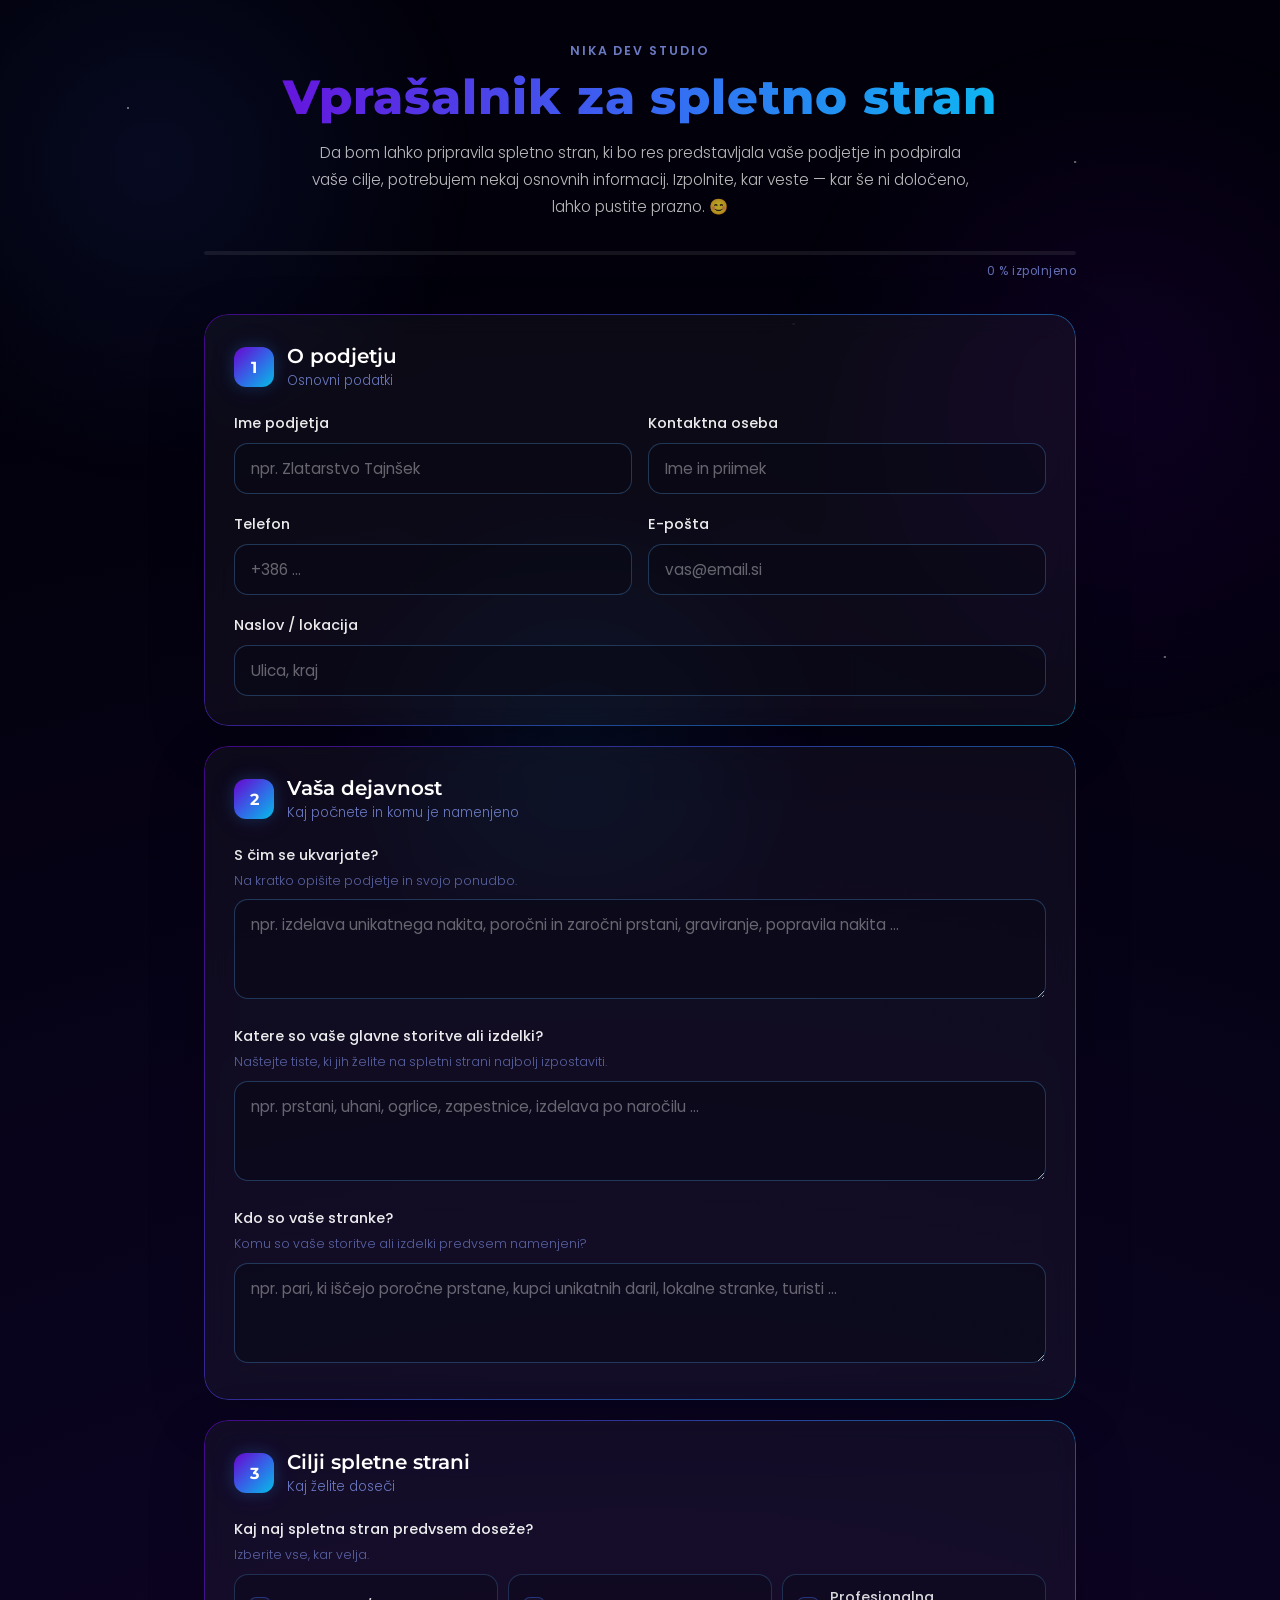
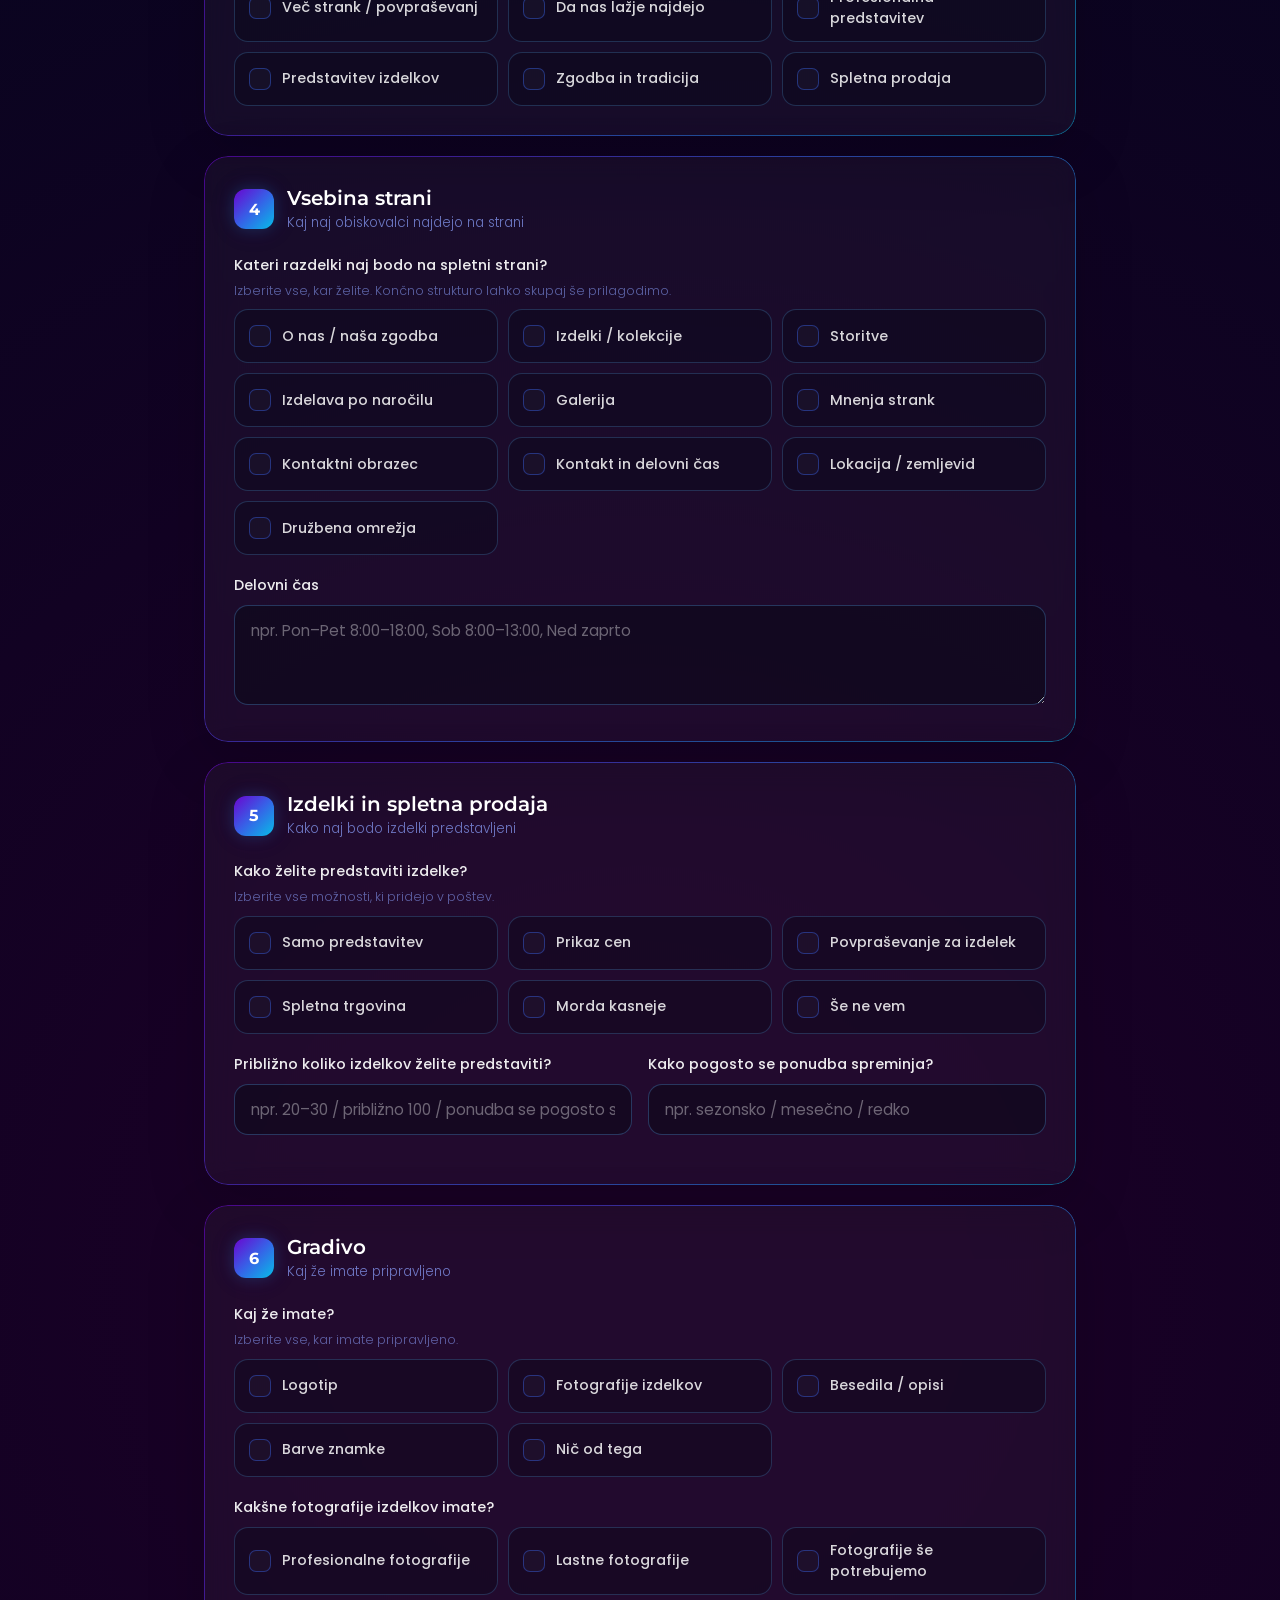
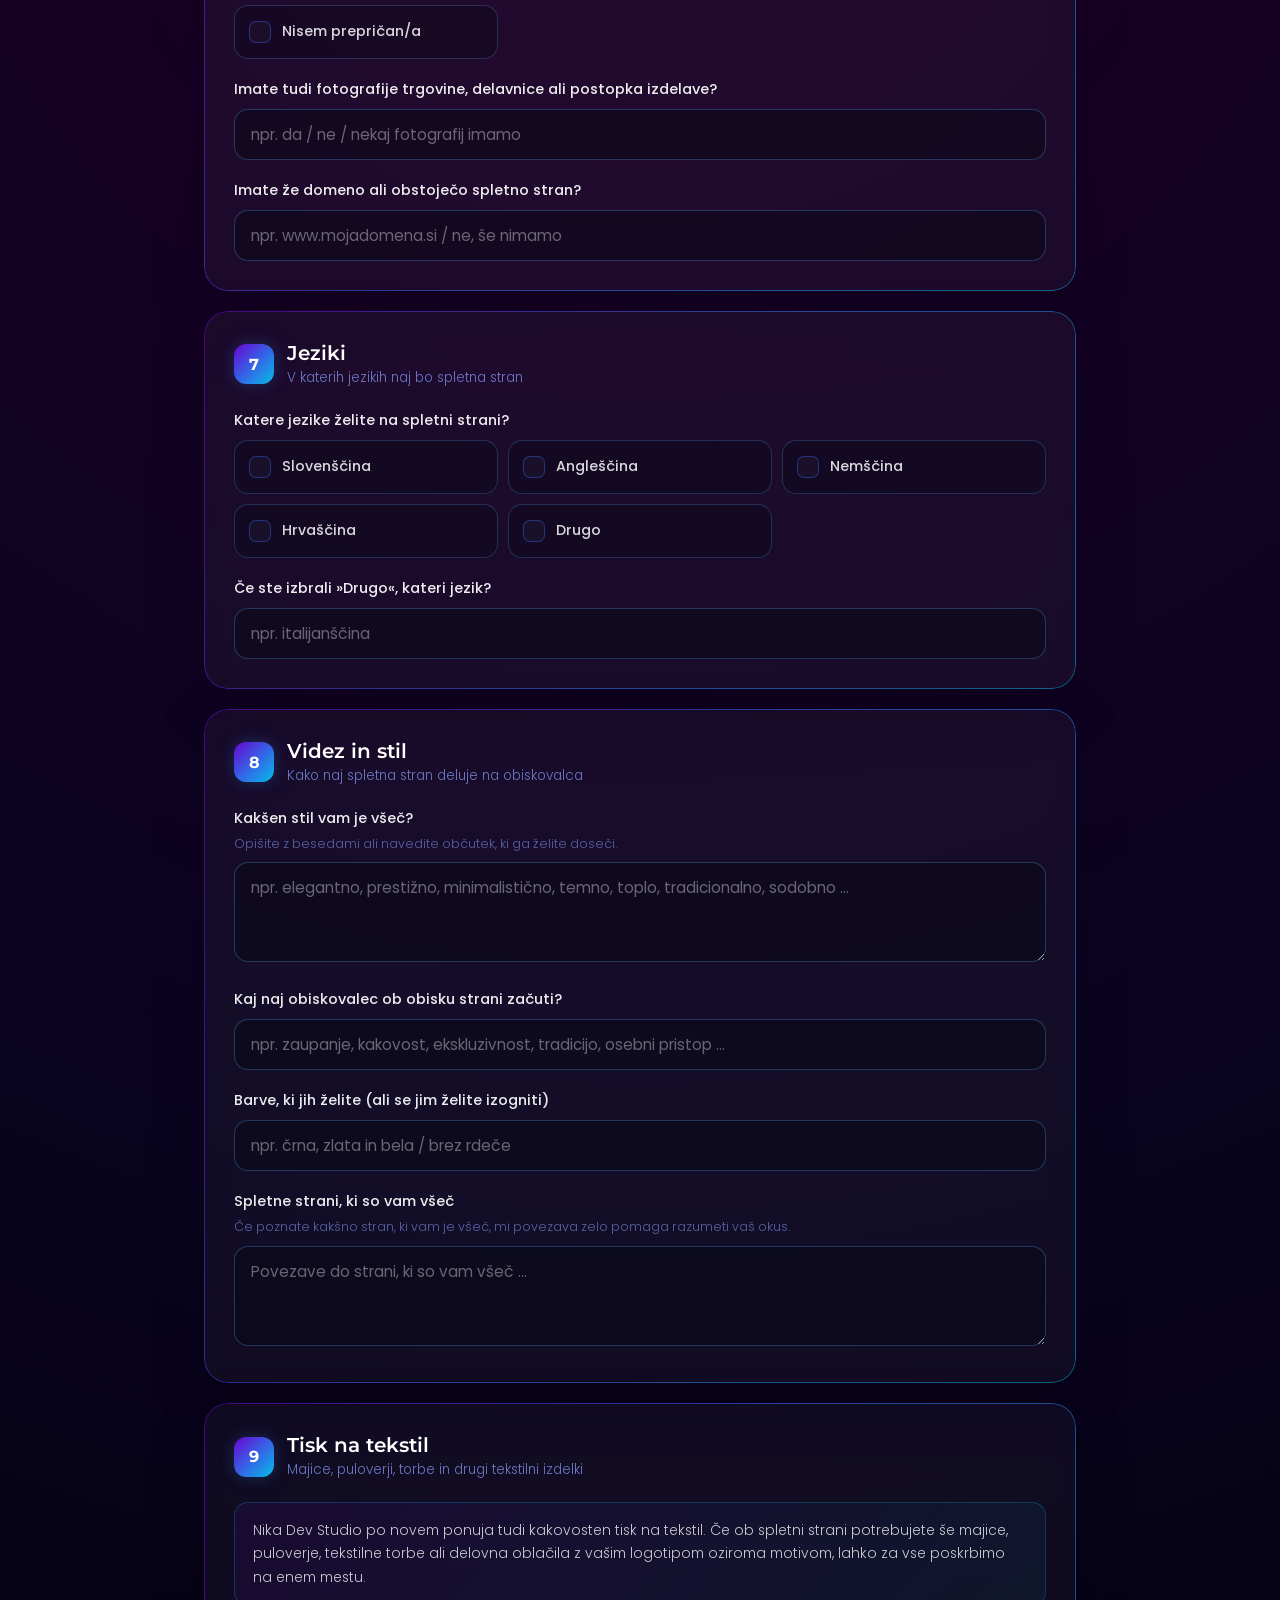
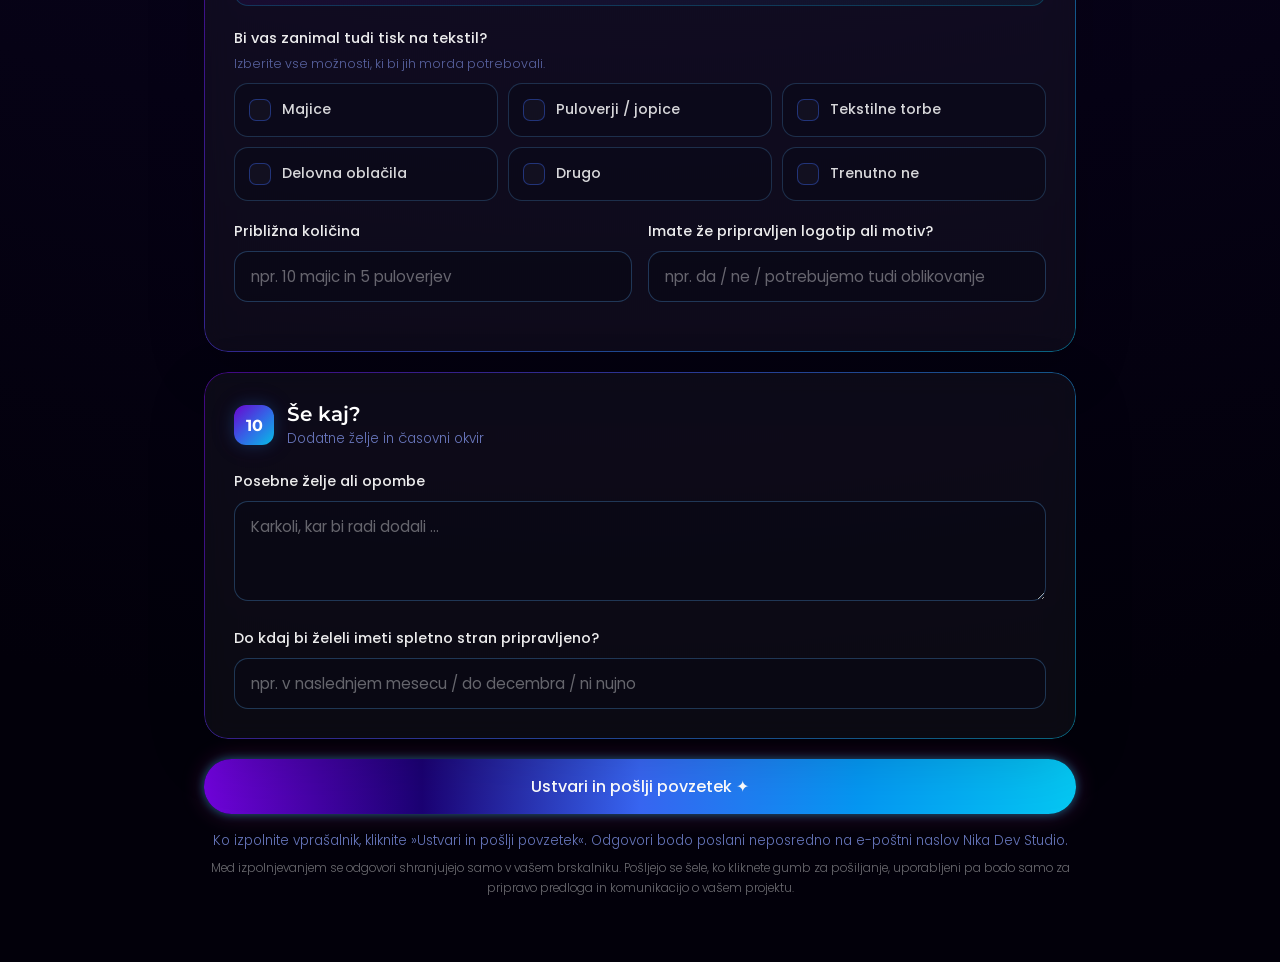
==== vprasalnik/index.html @ d1c6d339 "Add files via upload" ====
<!DOCTYPE html>
<html lang="sl">
<head>
  <meta charset="UTF-8" />
  <meta name="viewport" content="width=device-width, initial-scale=1.0" />
  <meta name="description" content="Vprašalnik za pripravo spletne strani — Nika Dev Studio" />
  <title>Nika Dev Studio – Vprašalnik za spletno stran</title>

  <link rel="preconnect" href="https://fonts.googleapis.com" />
  <link rel="preconnect" href="https://fonts.gstatic.com" crossorigin />
  <link
    href="https://fonts.googleapis.com/css2?family=Montserrat:wght@400;600;700;800&family=Poppins:wght@300;400;500;600&display=swap"
    rel="stylesheet"
  />

  <link rel="stylesheet" href="styles.css" />
</head>
<body>
  <div class="page-shell">
    <header class="header">
      <p class="eyebrow">Nika Dev Studio</p>
      <h1>Vprašalnik za spletno stran</h1>
      <p class="sub">
        Da bom lahko pripravila spletno stran, ki bo res predstavljala vaše podjetje in podpirala vaše cilje,
        potrebujem nekaj osnovnih informacij. Izpolnite, kar veste — kar še ni določeno, lahko pustite prazno. 😊
      </p>
    </header>

    <div class="progress-wrap" aria-label="Napredek vprašalnika">
      <div class="progress-bar" aria-hidden="true">
        <div class="progress-fill" id="progressFill"></div>
      </div>
      <div class="progress-txt" id="progressTxt">0 % izpolnjeno</div>
    </div>

    <form id="vform" novalidate>
      <!-- 1 -->
      <section class="glass">
        <div class="sec-head">
          <div class="sec-num">1</div>
          <div>
            <h2>O podjetju</h2>
            <div class="sec-desc">Osnovni podatki</div>
          </div>
        </div>

        <div class="field-grid two-col">
          <div class="field">
            <label for="ime_podjetja">Ime podjetja</label>
            <input id="ime_podjetja" type="text" name="ime_podjetja" placeholder="npr. Zlatarstvo Tajnšek" data-progress="true" />
          </div>

          <div class="field">
            <label for="kontakt_oseba">Kontaktna oseba</label>
            <input id="kontakt_oseba" type="text" name="kontakt_oseba" placeholder="Ime in priimek" data-progress="true" />
          </div>
        </div>

        <div class="field-grid two-col">
          <div class="field">
            <label for="telefon">Telefon</label>
            <input id="telefon" type="tel" name="telefon" placeholder="+386 ..." />
          </div>

          <div class="field">
            <label for="email">E-pošta</label>
            <input id="email" type="email" name="email" placeholder="vas@email.si" />
          </div>
        </div>

        <div class="field">
          <label for="naslov">Naslov / lokacija</label>
          <input id="naslov" type="text" name="naslov" placeholder="Ulica, kraj" />
        </div>
      </section>

      <!-- 2 -->
      <section class="glass">
        <div class="sec-head">
          <div class="sec-num">2</div>
          <div>
            <h2>Vaša dejavnost</h2>
            <div class="sec-desc">Kaj počnete in komu je namenjeno</div>
          </div>
        </div>

        <div class="field">
          <label for="dejavnost">S čim se ukvarjate?</label>
          <div class="hint">Na kratko opišite podjetje in svojo ponudbo.</div>
          <textarea id="dejavnost" name="dejavnost" placeholder="npr. izdelava unikatnega nakita, poročni in zaročni prstani, graviranje, popravila nakita ..." data-progress="true"></textarea>
        </div>

        <div class="field">
          <label for="storitve">Katere so vaše glavne storitve ali izdelki?</label>
          <div class="hint">Naštejte tiste, ki jih želite na spletni strani najbolj izpostaviti.</div>
          <textarea id="storitve" name="storitve" placeholder="npr. prstani, uhani, ogrlice, zapestnice, izdelava po naročilu ..." data-progress="true"></textarea>
        </div>

        <div class="field">
          <label for="stranke">Kdo so vaše stranke?</label>
          <div class="hint">Komu so vaše storitve ali izdelki predvsem namenjeni?</div>
          <textarea id="stranke" name="stranke" placeholder="npr. pari, ki iščejo poročne prstane, kupci unikatnih daril, lokalne stranke, turisti ..." data-progress="true"></textarea>
        </div>
      </section>

      <!-- 3 -->
      <section class="glass">
        <div class="sec-head">
          <div class="sec-num">3</div>
          <div>
            <h2>Cilji spletne strani</h2>
            <div class="sec-desc">Kaj želite doseči</div>
          </div>
        </div>

        <div class="field">
          <label>Kaj naj spletna stran predvsem doseže?</label>
          <div class="hint">Izberite vse, kar velja.</div>
          <div class="checks" data-group="cilji" data-progress-group="true">
            <label class="check-item"><input type="checkbox" value="Več strank in povpraševanj" /><span class="check-box">✓</span><span>Več strank / povpraševanj</span></label>
            <label class="check-item"><input type="checkbox" value="Da nas stranke lažje najdejo na spletu" /><span class="check-box">✓</span><span>Da nas lažje najdejo</span></label>
            <label class="check-item"><input type="checkbox" value="Profesionalna in zaupanja vredna predstavitev podjetja" /><span class="check-box">✓</span><span>Profesionalna predstavitev</span></label>
            <label class="check-item"><input type="checkbox" value="Predstavitev izdelkov oziroma kolekcij" /><span class="check-box">✓</span><span>Predstavitev izdelkov</span></label>
            <label class="check-item"><input type="checkbox" value="Predstavitev zgodbe, tradicije in načina dela" /><span class="check-box">✓</span><span>Zgodba in tradicija</span></label>
            <label class="check-item"><input type="checkbox" value="Spletna prodaja zdaj ali v prihodnosti" /><span class="check-box">✓</span><span>Spletna prodaja</span></label>
          </div>
        </div>
      </section>

      <!-- 4 -->
      <section class="glass">
        <div class="sec-head">
          <div class="sec-num">4</div>
          <div>
            <h2>Vsebina strani</h2>
            <div class="sec-desc">Kaj naj obiskovalci najdejo na strani</div>
          </div>
        </div>

        <div class="field">
          <label>Kateri razdelki naj bodo na spletni strani?</label>
          <div class="hint">Izberite vse, kar želite. Končno strukturo lahko skupaj še prilagodimo.</div>
          <div class="checks" data-group="vsebina" data-progress-group="true">
            <label class="check-item"><input type="checkbox" value="O nas / zgodba podjetja" /><span class="check-box">✓</span><span>O nas / naša zgodba</span></label>
            <label class="check-item"><input type="checkbox" value="Izdelki / kolekcije" /><span class="check-box">✓</span><span>Izdelki / kolekcije</span></label>
            <label class="check-item"><input type="checkbox" value="Storitve" /><span class="check-box">✓</span><span>Storitve</span></label>
            <label class="check-item"><input type="checkbox" value="Izdelava po naročilu" /><span class="check-box">✓</span><span>Izdelava po naročilu</span></label>
            <label class="check-item"><input type="checkbox" value="Galerija" /><span class="check-box">✓</span><span>Galerija</span></label>
            <label class="check-item"><input type="checkbox" value="Mnenja strank" /><span class="check-box">✓</span><span>Mnenja strank</span></label>
            <label class="check-item"><input type="checkbox" value="Kontaktni obrazec" /><span class="check-box">✓</span><span>Kontaktni obrazec</span></label>
            <label class="check-item"><input type="checkbox" value="Kontakt in delovni čas" /><span class="check-box">✓</span><span>Kontakt in delovni čas</span></label>
            <label class="check-item"><input type="checkbox" value="Lokacija / zemljevid" /><span class="check-box">✓</span><span>Lokacija / zemljevid</span></label>
            <label class="check-item"><input type="checkbox" value="Družbena omrežja" /><span class="check-box">✓</span><span>Družbena omrežja</span></label>
          </div>
        </div>

        <div class="field">
          <label for="delovni_cas">Delovni čas</label>
          <textarea id="delovni_cas" name="delovni_cas" placeholder="npr. Pon–Pet 8:00–18:00, Sob 8:00–13:00, Ned zaprto"></textarea>
        </div>
      </section>

      <!-- 5 -->
      <section class="glass">
        <div class="sec-head">
          <div class="sec-num">5</div>
          <div>
            <h2>Izdelki in spletna prodaja</h2>
            <div class="sec-desc">Kako naj bodo izdelki predstavljeni</div>
          </div>
        </div>

        <div class="field">
          <label>Kako želite predstaviti izdelke?</label>
          <div class="hint">Izberite vse možnosti, ki pridejo v poštev.</div>
          <div class="checks" data-group="izdelki" data-progress-group="true">
            <label class="check-item"><input type="checkbox" value="Samo predstavitev izdelkov brez cen" /><span class="check-box">✓</span><span>Samo predstavitev</span></label>
            <label class="check-item"><input type="checkbox" value="Predstavitev izdelkov z navedeno ceno" /><span class="check-box">✓</span><span>Prikaz cen</span></label>
            <label class="check-item"><input type="checkbox" value="Možnost povpraševanja za posamezen izdelek" /><span class="check-box">✓</span><span>Povpraševanje za izdelek</span></label>
            <label class="check-item"><input type="checkbox" value="Spletna trgovina z nakupom in plačilom" /><span class="check-box">✓</span><span>Spletna trgovina</span></label>
            <label class="check-item"><input type="checkbox" value="Spletna trgovina morda kasneje" /><span class="check-box">✓</span><span>Morda kasneje</span></label>
            <label class="check-item"><input type="checkbox" value="Še nisem prepričan/a" /><span class="check-box">✓</span><span>Še ne vem</span></label>
          </div>
        </div>

        <div class="field-grid two-col">
          <div class="field">
            <label for="st_izdelkov">Približno koliko izdelkov želite predstaviti?</label>
            <input id="st_izdelkov" type="text" name="st_izdelkov" placeholder="npr. 20–30 / približno 100 / ponudba se pogosto spreminja" data-progress="true" />
          </div>

          <div class="field">
            <label for="pogostost">Kako pogosto se ponudba spreminja?</label>
            <input id="pogostost" type="text" name="pogostost" placeholder="npr. sezonsko / mesečno / redko" />
          </div>
        </div>
      </section>

      <!-- 6 -->
      <section class="glass">
        <div class="sec-head">
          <div class="sec-num">6</div>
          <div>
            <h2>Gradivo</h2>
            <div class="sec-desc">Kaj že imate pripravljeno</div>
          </div>
        </div>

        <div class="field">
          <label>Kaj že imate?</label>
          <div class="hint">Izberite vse, kar imate pripravljeno.</div>
          <div class="checks" data-group="gradivo" data-progress-group="true" data-exclusive-value="Nič od tega">
            <label class="check-item"><input type="checkbox" value="Logotip" /><span class="check-box">✓</span><span>Logotip</span></label>
            <label class="check-item"><input type="checkbox" value="Fotografije izdelkov" /><span class="check-box">✓</span><span>Fotografije izdelkov</span></label>
            <label class="check-item"><input type="checkbox" value="Besedila / opisi" /><span class="check-box">✓</span><span>Besedila / opisi</span></label>
            <label class="check-item"><input type="checkbox" value="Barve in vizualna podoba znamke" /><span class="check-box">✓</span><span>Barve znamke</span></label>
            <label class="check-item"><input type="checkbox" value="Nič od tega" /><span class="check-box">✓</span><span>Nič od tega</span></label>
          </div>
        </div>

        <div class="field">
          <label>Kakšne fotografije izdelkov imate?</label>
          <div class="checks" data-group="fotografije">
            <label class="check-item"><input type="checkbox" value="Profesionalne produktne fotografije" /><span class="check-box">✓</span><span>Profesionalne fotografije</span></label>
            <label class="check-item"><input type="checkbox" value="Fotografije, ki smo jih posneli sami" /><span class="check-box">✓</span><span>Lastne fotografije</span></label>
            <label class="check-item"><input type="checkbox" value="Fotografije bo treba še pripraviti" /><span class="check-box">✓</span><span>Fotografije še potrebujemo</span></label>
            <label class="check-item"><input type="checkbox" value="Nisem prepričan/a, ali so dovolj kakovostne" /><span class="check-box">✓</span><span>Nisem prepričan/a</span></label>
          </div>
        </div>

        <div class="field">
          <label for="dodatne_foto">Imate tudi fotografije trgovine, delavnice ali postopka izdelave?</label>
          <input id="dodatne_foto" type="text" name="dodatne_foto" placeholder="npr. da / ne / nekaj fotografij imamo" />
        </div>

        <div class="field">
          <label for="domena">Imate že domeno ali obstoječo spletno stran?</label>
          <input id="domena" type="text" name="domena" placeholder="npr. www.mojadomena.si / ne, še nimamo" />
        </div>
      </section>

      <!-- 7 -->
      <section class="glass">
        <div class="sec-head">
          <div class="sec-num">7</div>
          <div>
            <h2>Jeziki</h2>
            <div class="sec-desc">V katerih jezikih naj bo spletna stran</div>
          </div>
        </div>

        <div class="field">
          <label>Katere jezike želite na spletni strani?</label>
          <div class="checks" data-group="jeziki" data-progress-group="true">
            <label class="check-item"><input type="checkbox" value="Slovenščina" /><span class="check-box">✓</span><span>Slovenščina</span></label>
            <label class="check-item"><input type="checkbox" value="Angleščina" /><span class="check-box">✓</span><span>Angleščina</span></label>
            <label class="check-item"><input type="checkbox" value="Nemščina" /><span class="check-box">✓</span><span>Nemščina</span></label>
            <label class="check-item"><input type="checkbox" value="Hrvaščina" /><span class="check-box">✓</span><span>Hrvaščina</span></label>
            <label class="check-item"><input type="checkbox" value="Drug jezik" /><span class="check-box">✓</span><span>Drugo</span></label>
          </div>
        </div>

        <div class="field">
          <label for="drugi_jezik">Če ste izbrali »Drugo«, kateri jezik?</label>
          <input id="drugi_jezik" type="text" name="drugi_jezik" placeholder="npr. italijanščina" />
        </div>
      </section>

      <!-- 8 -->
      <section class="glass">
        <div class="sec-head">
          <div class="sec-num">8</div>
          <div>
            <h2>Videz in stil</h2>
            <div class="sec-desc">Kako naj spletna stran deluje na obiskovalca</div>
          </div>
        </div>

        <div class="field">
          <label for="stil">Kakšen stil vam je všeč?</label>
          <div class="hint">Opišite z besedami ali navedite občutek, ki ga želite doseči.</div>
          <textarea id="stil" name="stil" placeholder="npr. elegantno, prestižno, minimalistično, temno, toplo, tradicionalno, sodobno ..." data-progress="true"></textarea>
        </div>

        <div class="field">
          <label for="obcutek">Kaj naj obiskovalec ob obisku strani začuti?</label>
          <input id="obcutek" type="text" name="obcutek" placeholder="npr. zaupanje, kakovost, ekskluzivnost, tradicijo, osebni pristop ..." />
        </div>

        <div class="field">
          <label for="barve">Barve, ki jih želite (ali se jim želite izogniti)</label>
          <input id="barve" type="text" name="barve" placeholder="npr. črna, zlata in bela / brez rdeče" />
        </div>

        <div class="field">
          <label for="primeri">Spletne strani, ki so vam všeč</label>
          <div class="hint">Če poznate kakšno stran, ki vam je všeč, mi povezava zelo pomaga razumeti vaš okus.</div>
          <textarea id="primeri" name="primeri" placeholder="Povezave do strani, ki so vam všeč ..."></textarea>
        </div>
      </section>

      <!-- 9 -->
      <section class="glass">
        <div class="sec-head">
          <div class="sec-num">9</div>
          <div>
            <h2>Tisk na tekstil</h2>
            <div class="sec-desc">Majice, puloverji, torbe in drugi tekstilni izdelki</div>
          </div>
        </div>

        <div class="service-note">
          Nika Dev Studio po novem ponuja tudi kakovosten tisk na tekstil. Če ob spletni strani potrebujete še
          majice, puloverje, tekstilne torbe ali delovna oblačila z vašim logotipom oziroma motivom, lahko za vse
          poskrbimo na enem mestu.
        </div>

        <div class="field">
          <label>Bi vas zanimal tudi tisk na tekstil?</label>
          <div class="hint">Izberite vse možnosti, ki bi jih morda potrebovali.</div>
          <div class="checks" data-group="tisk" data-exclusive-value="Trenutno ne potrebujemo tiska">
            <label class="check-item"><input type="checkbox" value="Tisk na majice" /><span class="check-box">✓</span><span>Majice</span></label>
            <label class="check-item"><input type="checkbox" value="Tisk na puloverje oziroma jopice s kapuco" /><span class="check-box">✓</span><span>Puloverji / jopice</span></label>
            <label class="check-item"><input type="checkbox" value="Tisk na tekstilne torbe" /><span class="check-box">✓</span><span>Tekstilne torbe</span></label>
            <label class="check-item"><input type="checkbox" value="Tisk na delovna oblačila" /><span class="check-box">✓</span><span>Delovna oblačila</span></label>
            <label class="check-item"><input type="checkbox" value="Drug tekstilni izdelek" /><span class="check-box">✓</span><span>Drugo</span></label>
            <label class="check-item"><input type="checkbox" value="Trenutno ne potrebujemo tiska" /><span class="check-box">✓</span><span>Trenutno ne</span></label>
          </div>
        </div>

        <div class="field-grid two-col">
          <div class="field">
            <label for="tisk_kolicina">Približna količina</label>
            <input id="tisk_kolicina" type="text" name="tisk_kolicina" placeholder="npr. 10 majic in 5 puloverjev" />
          </div>

          <div class="field">
            <label for="tisk_motiv">Imate že pripravljen logotip ali motiv?</label>
            <input id="tisk_motiv" type="text" name="tisk_motiv" placeholder="npr. da / ne / potrebujemo tudi oblikovanje" />
          </div>
        </div>
      </section>

      <!-- 10 -->
      <section class="glass">
        <div class="sec-head">
          <div class="sec-num">10</div>
          <div>
            <h2>Še kaj?</h2>
            <div class="sec-desc">Dodatne želje in časovni okvir</div>
          </div>
        </div>

        <div class="field">
          <label for="opombe">Posebne želje ali opombe</label>
          <textarea id="opombe" name="opombe" placeholder="Karkoli, kar bi radi dodali ..."></textarea>
        </div>

        <div class="field">
          <label for="rok">Do kdaj bi želeli imeti spletno stran pripravljeno?</label>
          <input id="rok" type="text" name="rok" placeholder="npr. v naslednjem mesecu / do decembra / ni nujno" />
        </div>
      </section>

      <div class="btn-row">
        <button type="button" class="btn" id="sendBtn">Ustvari in pošlji povzetek ✦</button>
      </div>

      <p class="intro-note">
        Ko izpolnite vprašalnik, kliknite »Ustvari in pošlji povzetek«. Odgovori bodo poslani neposredno na e-poštni naslov Nika Dev Studio.
      </p>
      <p class="privacy-note">
        Med izpolnjevanjem se odgovori shranjujejo samo v vašem brskalniku. Pošljejo se šele, ko kliknete gumb za pošiljanje,
        uporabljeni pa bodo samo za pripravo predloga in komunikacijo o vašem projektu.
      </p>
    </form>

    <section class="result" id="result" aria-live="polite">
      <div class="glass">
        <div class="sec-head">
          <div class="sec-num">✓</div>
          <div>
            <h2>Vaš povzetek</h2>
            <div class="sec-desc" id="resultDesc">Povzetek vaših odgovorov</div>
          </div>
        </div>

        <div class="send-status" id="sendStatus" role="status"></div>

        <div class="result-box" id="resultBox"></div>

        <div class="btn-row result-actions">
          <button type="button" class="btn" id="copyBtn">Kopiraj besedilo</button>
          <button type="button" class="btn btn-ghost" id="emailBtn">Rezervno: odpri e-pošto</button>
        </div>
      </div>
    </section>
  </div>

  <div class="toast" id="toast" role="status">Besedilo kopirano! ✦</div>

  <script src="script.js"></script>
</body>
</html>
---- vprasalnik/styles.css ----
*,
*::before,
*::after {
  box-sizing: border-box;
  margin: 0;
  padding: 0;
}

:root {
  --bg-1: #02000a;
  --bg-2: #0a0420;
  --bg-3: #1a0026;
  --purple: #6f04d9;
  --blue: #3866f2;
  --cyan: #05c7f2;
  --text: #ffffff;
  --muted: rgba(255, 255, 255, 0.72);
  --soft-blue: rgba(142, 162, 255, 0.72);
  --line: rgba(94, 180, 255, 0.28);
  --field-bg: rgba(8, 8, 20, 0.46);
  --panel-bg: rgba(255, 255, 255, 0.04);
  --radius-lg: 24px;
  --radius-md: 14px;
}

html {
  scroll-behavior: smooth;
}

body {
  min-height: 100vh;
  overflow-x: hidden;
  font-family: "Poppins", sans-serif;
  color: var(--text);
  position: relative;
  background: radial-gradient(circle at center, var(--bg-3) 10%, var(--bg-2) 50%, var(--bg-1) 90%);
}

body::before,
body::after {
  content: "";
  position: fixed;
  inset: 0;
  pointer-events: none;
  z-index: -1;
}

body::before {
  background:
    radial-gradient(circle at 12% 18%, rgba(56, 102, 242, 0.10), transparent 24%),
    radial-gradient(circle at 88% 42%, rgba(111, 4, 217, 0.10), transparent 28%),
    radial-gradient(circle at 45% 82%, rgba(5, 199, 242, 0.06), transparent 25%);
}

body::after {
  opacity: 0.45;
  background-image:
    radial-gradient(circle at 10% 12%, rgba(255,255,255,.9) 0 1px, transparent 1.5px),
    radial-gradient(circle at 84% 18%, rgba(255,255,255,.8) 0 1px, transparent 1.5px),
    radial-gradient(circle at 62% 36%, rgba(255,255,255,.7) 0 1px, transparent 1.5px),
    radial-gradient(circle at 20% 58%, rgba(255,255,255,.65) 0 1px, transparent 1.5px),
    radial-gradient(circle at 91% 73%, rgba(255,255,255,.8) 0 1px, transparent 1.5px),
    radial-gradient(circle at 35% 88%, rgba(255,255,255,.7) 0 1px, transparent 1.5px);
}

.page-shell {
  width: min(100%, 920px);
  margin: 0 auto;
  padding: 42px 24px 64px;
  position: relative;
  z-index: 1;
}

.header {
  text-align: center;
  margin-bottom: 10px;
}

.eyebrow {
  margin-bottom: 8px;
  color: rgba(142, 162, 255, 0.75);
  font-size: 0.78rem;
  letter-spacing: 0.16em;
  text-transform: uppercase;
  font-weight: 600;
}

.header h1 {
  font-family: "Montserrat", sans-serif;
  font-size: clamp(2rem, 5vw, 3rem);
  font-weight: 800;
  background: linear-gradient(90deg, var(--purple) 0%, var(--blue) 50%, var(--cyan) 100%);
  -webkit-background-clip: text;
  background-clip: text;
  -webkit-text-fill-color: transparent;
  letter-spacing: 0.02em;
}

.header .sub {
  font-size: 0.96rem;
  color: var(--muted);
  font-weight: 300;
  margin: 14px auto 0;
  line-height: 1.75;
  max-width: 680px;
}

.progress-wrap {
  margin: 30px 0 34px;
}

.progress-bar {
  height: 4px;
  border-radius: 999px;
  background: rgba(255, 255, 255, 0.08);
  overflow: hidden;
}

.progress-fill {
  height: 100%;
  width: 0;
  border-radius: inherit;
  transition: width 0.35s ease;
  background: linear-gradient(90deg, var(--purple), var(--blue), var(--cyan));
}

.progress-txt {
  font-size: 0.74rem;
  color: rgba(142, 162, 255, 0.68);
  margin-top: 8px;
  text-align: right;
  letter-spacing: 0.04em;
}

.glass {
  position: relative;
  background: var(--panel-bg);
  border-radius: var(--radius-lg);
  backdrop-filter: blur(12px);
  -webkit-backdrop-filter: blur(12px);
  overflow: hidden;
  padding: 30px;
  margin-bottom: 20px;
  box-shadow: 0 18px 60px rgba(0, 0, 0, 0.16);
}

.glass::before {
  content: "";
  position: absolute;
  inset: 0;
  padding: 1px;
  border-radius: inherit;
  background: linear-gradient(120deg, rgba(111, 4, 217, 0.55), rgba(56, 102, 242, 0.58), rgba(5, 199, 242, 0.48));
  -webkit-mask: linear-gradient(#fff 0 0) content-box, linear-gradient(#fff 0 0);
  -webkit-mask-composite: xor;
  mask-composite: exclude;
  pointer-events: none;
}

.sec-head {
  display: flex;
  align-items: center;
  gap: 13px;
  margin-bottom: 22px;
}

.sec-num {
  width: 40px;
  height: 40px;
  border-radius: 12px;
  flex-shrink: 0;
  display: flex;
  align-items: center;
  justify-content: center;
  font-family: "Montserrat", sans-serif;
  font-weight: 700;
  font-size: 1rem;
  color: #fff;
  background: linear-gradient(135deg, rgba(111, 4, 217, 0.95), rgba(56, 102, 242, 0.95), rgba(5, 199, 242, 0.95));
  box-shadow: 0 0 16px rgba(5, 199, 242, 0.18), 0 0 28px rgba(111, 4, 217, 0.12);
}

.sec-head h2 {
  font-family: "Montserrat", sans-serif;
  font-size: 1.22rem;
  font-weight: 600;
}

.sec-desc {
  font-size: 0.84rem;
  color: rgba(142, 162, 255, 0.72);
  font-weight: 300;
  margin-top: 3px;
}

.field-grid {
  display: grid;
  gap: 16px;
}

.field-grid.two-col {
  grid-template-columns: repeat(2, minmax(0, 1fr));
}

.field {
  margin-bottom: 20px;
}

.field:last-child {
  margin-bottom: 0;
}

.field label,
.field > label {
  display: block;
  font-size: 0.91rem;
  font-weight: 500;
  color: rgba(255, 255, 255, 0.92);
  margin-bottom: 9px;
}

.hint {
  font-size: 0.78rem;
  color: rgba(142, 162, 255, 0.58);
  font-weight: 300;
  margin: -3px 0 9px;
  line-height: 1.5;
}

input[type="text"],
input[type="email"],
input[type="tel"],
textarea {
  width: 100%;
  border: 1px solid var(--line);
  border-radius: var(--radius-md);
  background: var(--field-bg);
  color: #fff;
  font-family: "Poppins", sans-serif;
  font-size: 0.95rem;
  padding: 13px 16px;
  outline: none;
  transition: border-color 0.25s ease, box-shadow 0.25s ease, background 0.25s ease;
}

textarea {
  resize: vertical;
  min-height: 100px;
  line-height: 1.6;
}

input:hover,
textarea:hover {
  border-color: rgba(5, 199, 242, 0.42);
}

input:focus,
textarea:focus {
  border-color: rgba(5, 199, 242, 0.78);
  box-shadow: 0 0 12px rgba(5, 199, 242, 0.17), 0 0 24px rgba(111, 4, 217, 0.08);
  background: rgba(10, 10, 24, 0.66);
}

input::placeholder,
textarea::placeholder {
  color: rgba(255, 255, 255, 0.38);
}

.checks {
  display: grid;
  grid-template-columns: repeat(auto-fit, minmax(220px, 1fr));
  gap: 10px;
}

.check-item {
  display: flex !important;
  align-items: center;
  gap: 11px;
  min-height: 54px;
  padding: 12px 14px;
  margin: 0 !important;
  border: 1px solid rgba(94, 180, 255, 0.22);
  border-radius: var(--radius-md);
  background: rgba(8, 8, 20, 0.35);
  cursor: pointer;
  transition: border-color 0.2s ease, background 0.2s ease, transform 0.2s ease;
  user-select: none;
  font-size: 0.89rem !important;
  color: rgba(255, 255, 255, 0.84) !important;
}

.check-item:hover {
  border-color: rgba(5, 199, 242, 0.5);
  background: rgba(56, 102, 242, 0.06);
  transform: translateY(-1px);
}

.check-item input {
  position: absolute;
  opacity: 0;
  pointer-events: none;
}

.check-box {
  width: 22px;
  height: 22px;
  border-radius: 7px;
  flex-shrink: 0;
  border: 1.5px solid rgba(56, 102, 242, 0.42);
  background: rgba(255, 255, 255, 0.03);
  display: flex;
  align-items: center;
  justify-content: center;
  font-size: 12px;
  font-weight: 800;
  color: transparent;
  transition: all 0.2s ease;
}

.check-item.on {
  border-color: rgba(5, 199, 242, 0.58);
  background: rgba(56, 102, 242, 0.10);
}

.check-item.on .check-box {
  background: linear-gradient(135deg, var(--purple), var(--blue), var(--cyan));
  border-color: transparent;
  color: #fff;
  box-shadow: 0 0 16px rgba(5, 199, 242, 0.16);
}

.service-note {
  margin-bottom: 22px;
  padding: 16px 18px;
  border: 1px solid rgba(5, 199, 242, 0.22);
  border-radius: var(--radius-md);
  background: linear-gradient(135deg, rgba(111, 4, 217, 0.09), rgba(5, 199, 242, 0.06));
  color: rgba(255, 255, 255, 0.78);
  font-size: 0.86rem;
  font-weight: 300;
  line-height: 1.7;
}

.btn-row {
  display: flex;
  gap: 12px;
  margin-top: 8px;
  flex-wrap: wrap;
}

.btn {
  flex: 1;
  min-width: 190px;
  padding: 15px 24px;
  font-family: "Poppins", sans-serif;
  font-size: 1rem;
  font-weight: 500;
  color: #fff;
  text-align: center;
  border: none;
  border-radius: 999px;
  cursor: pointer;
  background: linear-gradient(90deg, var(--purple) 0%, #1b0273 25%, var(--blue) 50%, #0597f2 75%, var(--cyan) 100%);
  box-shadow: 0 0 10px rgba(15, 211, 255, 0.44), 0 0 25px rgba(252, 70, 194, 0.22);
  transition: transform 0.25s ease, box-shadow 0.25s ease;
}

.btn:hover {
  transform: translateY(-2px);
  box-shadow: 0 0 18px rgba(15, 211, 255, 0.72), 0 0 34px rgba(252, 70, 194, 0.38);
}

.btn:active {
  transform: translateY(0);
}

.btn:disabled {
  cursor: wait;
  opacity: 0.68;
  transform: none;
  box-shadow: none;
}

.btn-ghost {
  background: transparent;
  box-shadow: none;
  border: 1px solid rgba(94, 180, 255, 0.35);
  color: rgba(255, 255, 255, 0.84);
  flex: 0 0 auto;
  min-width: 170px;
}

.btn-ghost:hover {
  background: rgba(56, 102, 242, 0.10);
  box-shadow: none;
}

.intro-note,
.privacy-note {
  text-align: center;
  line-height: 1.65;
  font-weight: 300;
}

.intro-note {
  font-size: 0.84rem;
  color: rgba(142, 162, 255, 0.72);
  margin-top: 16px;
}

.privacy-note {
  font-size: 0.74rem;
  color: rgba(255, 255, 255, 0.42);
  margin-top: 7px;
}

.result {
  display: none;
}

.result.show {
  display: block;
}

.result-box {
  white-space: pre-wrap;
  font-family: "Poppins", sans-serif;
  font-size: 0.9rem;
  line-height: 1.75;
  color: rgba(255, 255, 255, 0.86);
  background: rgba(8, 8, 20, 0.56);
  border-radius: 16px;
  padding: 22px;
  border: 1px solid rgba(94, 180, 255, 0.2);
  max-height: 520px;
  overflow-y: auto;
}

.send-status {
  display: none;
  margin-bottom: 18px;
  padding: 14px 16px;
  border-radius: var(--radius-md);
  font-size: 0.86rem;
  line-height: 1.6;
}

.send-status.sending,
.send-status.success,
.send-status.error {
  display: block;
}

.send-status.sending {
  color: rgba(255, 255, 255, 0.78);
  border: 1px solid rgba(94, 180, 255, 0.28);
  background: rgba(56, 102, 242, 0.08);
}

.send-status.success {
  color: #d9fff5;
  border: 1px solid rgba(64, 224, 174, 0.36);
  background: rgba(23, 142, 103, 0.12);
}

.send-status.error {
  color: #ffe2e8;
  border: 1px solid rgba(255, 102, 137, 0.38);
  background: rgba(180, 34, 71, 0.12);
}

.result-actions {
  margin-top: 18px;
}

.toast {
  position: fixed;
  bottom: 28px;
  left: 50%;
  transform: translateX(-50%) translateY(90px);
  background: linear-gradient(135deg, rgba(111, 4, 217, 0.96), rgba(56, 102, 242, 0.96), rgba(5, 199, 242, 0.96));
  color: #fff;
  padding: 14px 28px;
  border-radius: 999px;
  font-size: 0.9rem;
  font-weight: 500;
  box-shadow: 0 10px 30px rgba(0, 0, 0, 0.4), 0 0 24px rgba(5, 199, 242, 0.3);
  opacity: 0;
  transition: all 0.35s ease;
  z-index: 100;
  pointer-events: none;
}

.toast.show {
  opacity: 1;
  transform: translateX(-50%) translateY(0);
}

.toast.error {
  background: linear-gradient(135deg, rgba(171, 26, 75, 0.97), rgba(216, 58, 90, 0.97));
  box-shadow: 0 10px 30px rgba(0, 0, 0, 0.4), 0 0 24px rgba(216, 58, 90, 0.25);
}

@media (max-width: 720px) {
  .page-shell {
    padding: 30px 16px 50px;
  }

  .glass {
    padding: 24px 18px;
    border-radius: 20px;
  }

  .field-grid.two-col,
  .checks {
    grid-template-columns: 1fr;
  }

  .btn,
  .btn-ghost {
    width: 100%;
    flex: 1 1 100%;
  }
}
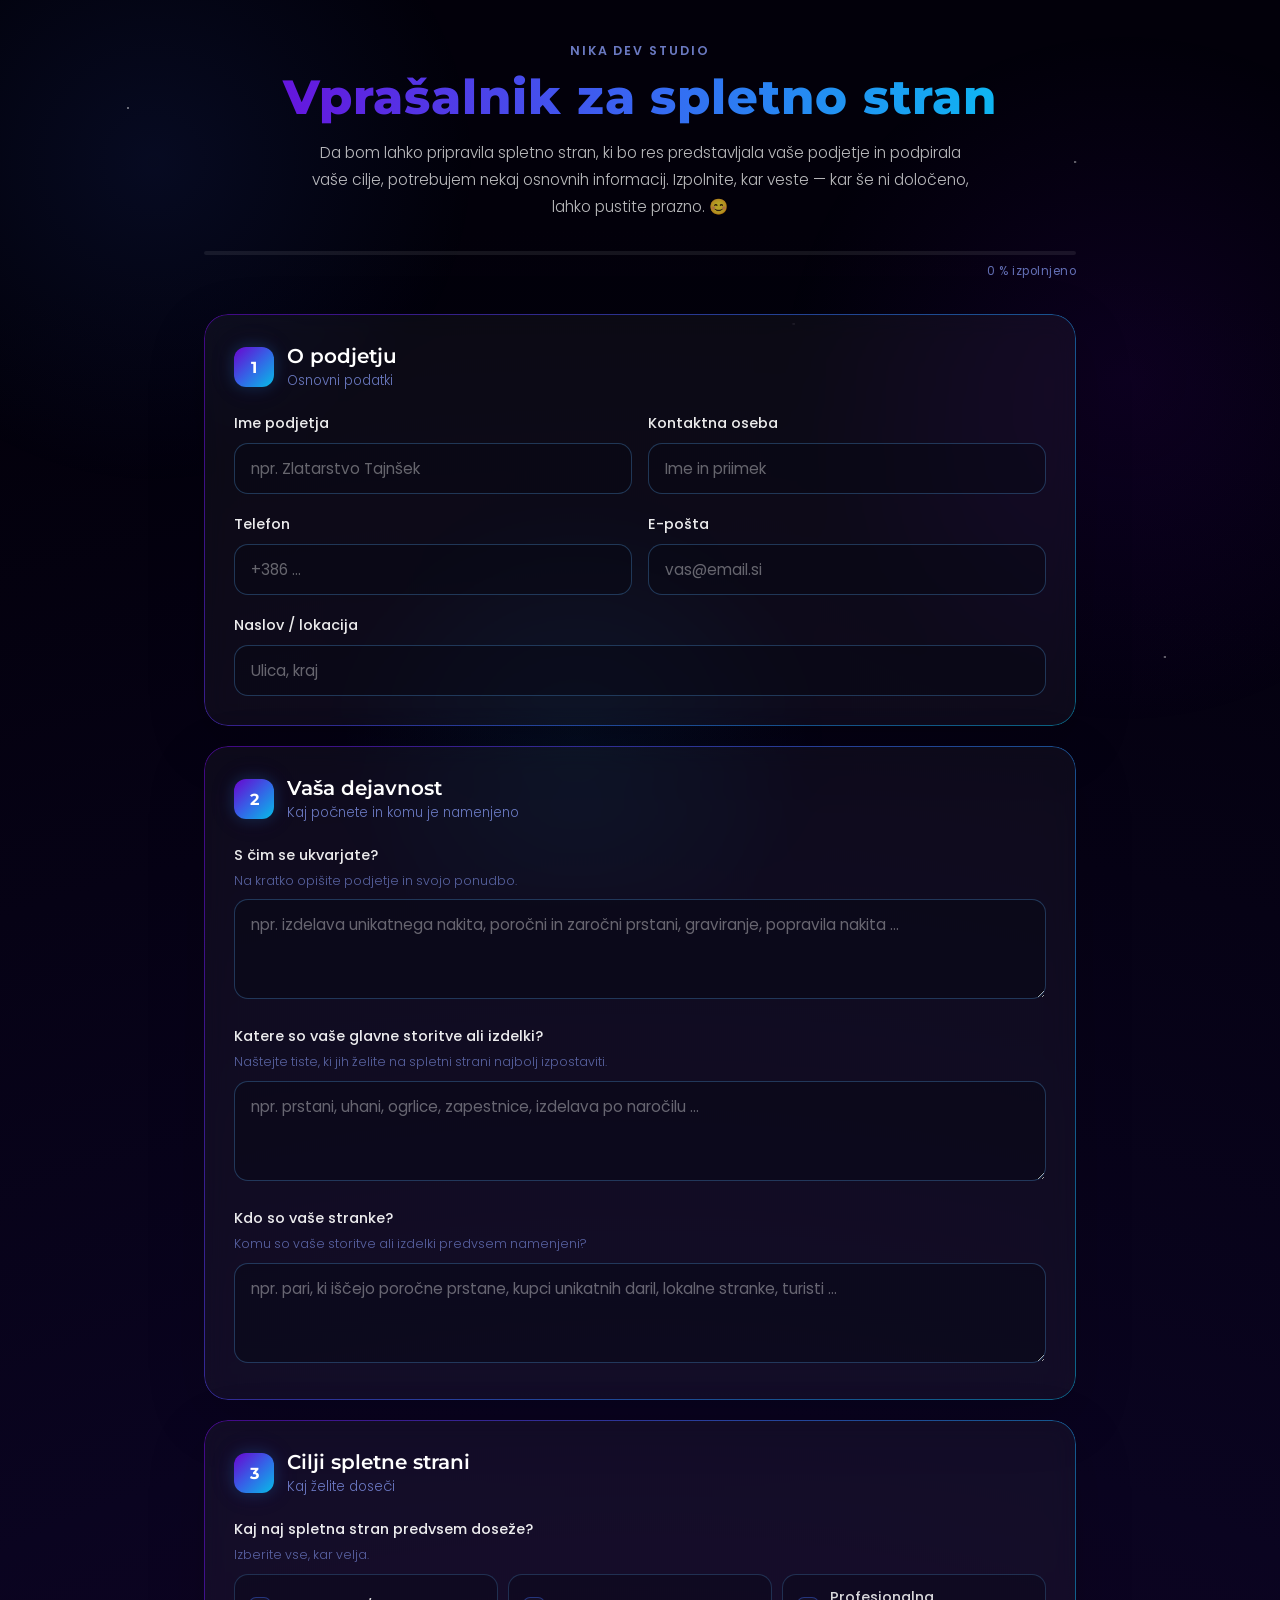
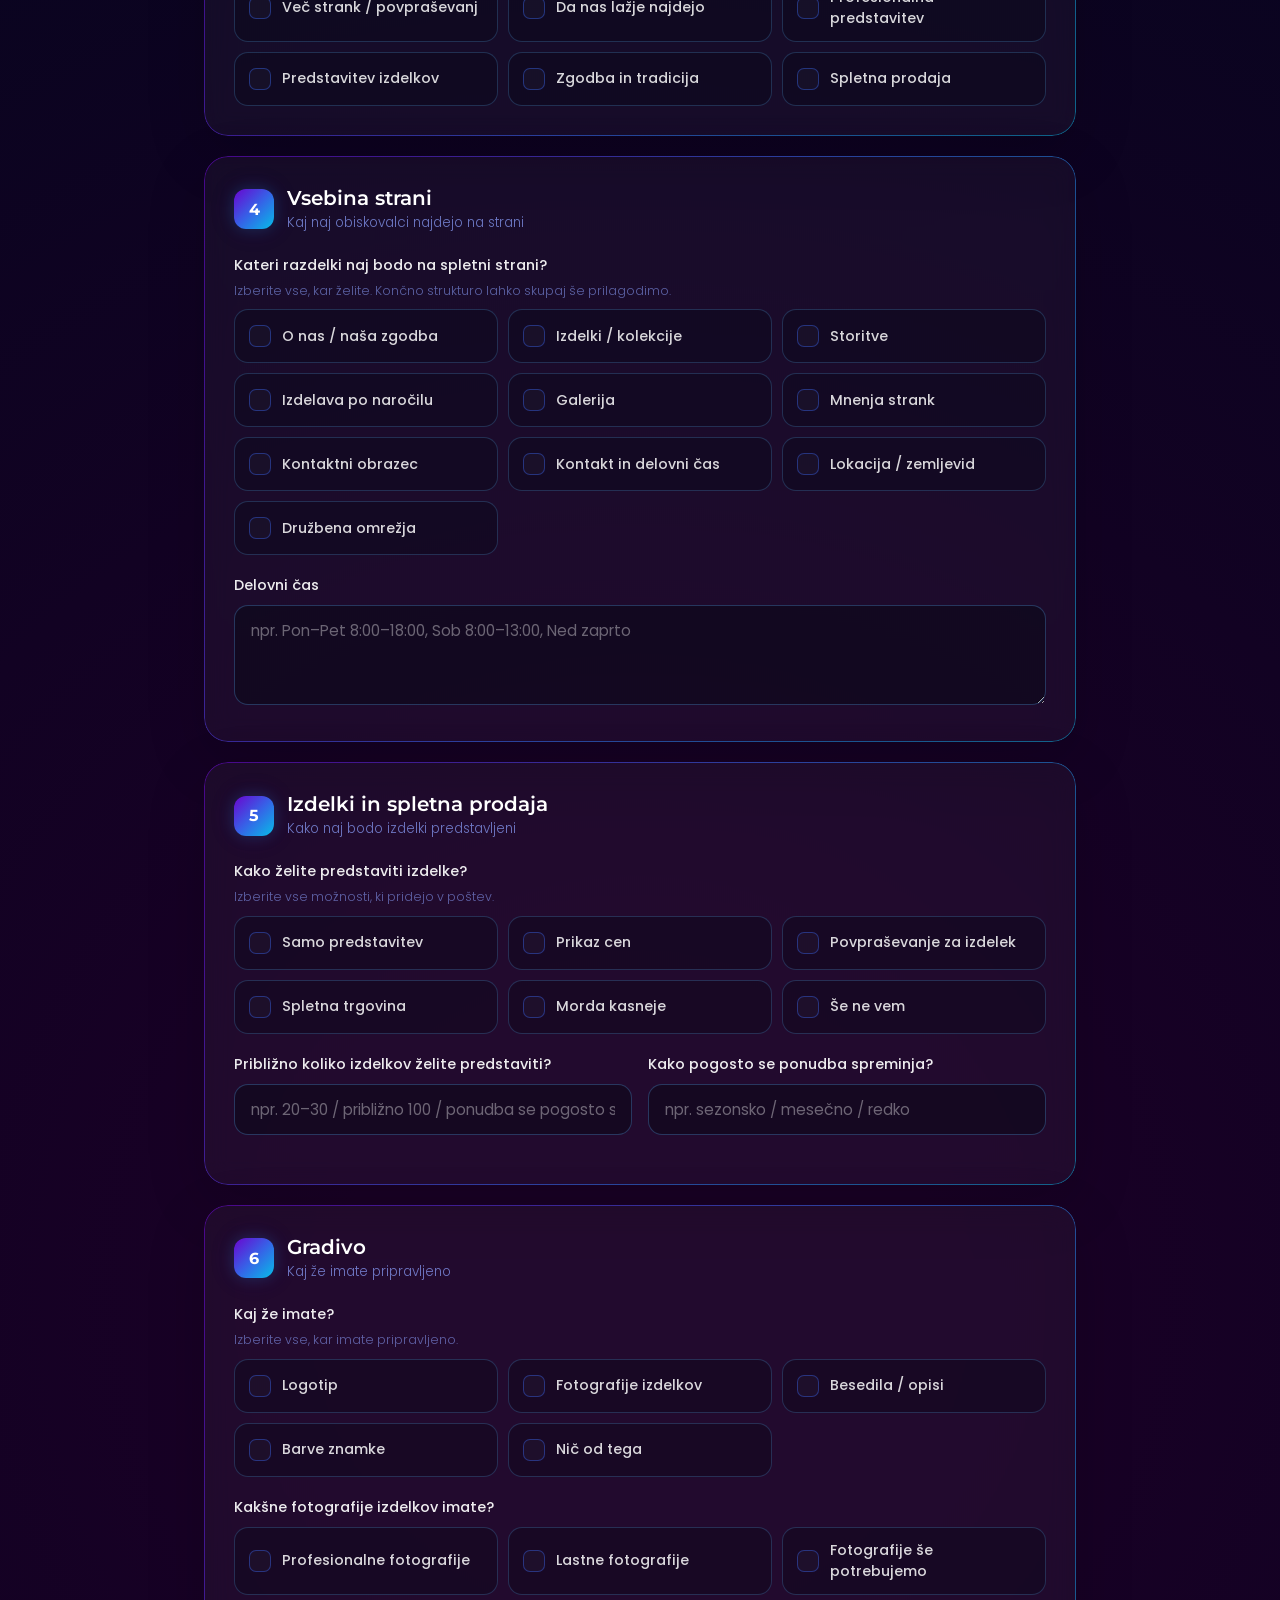
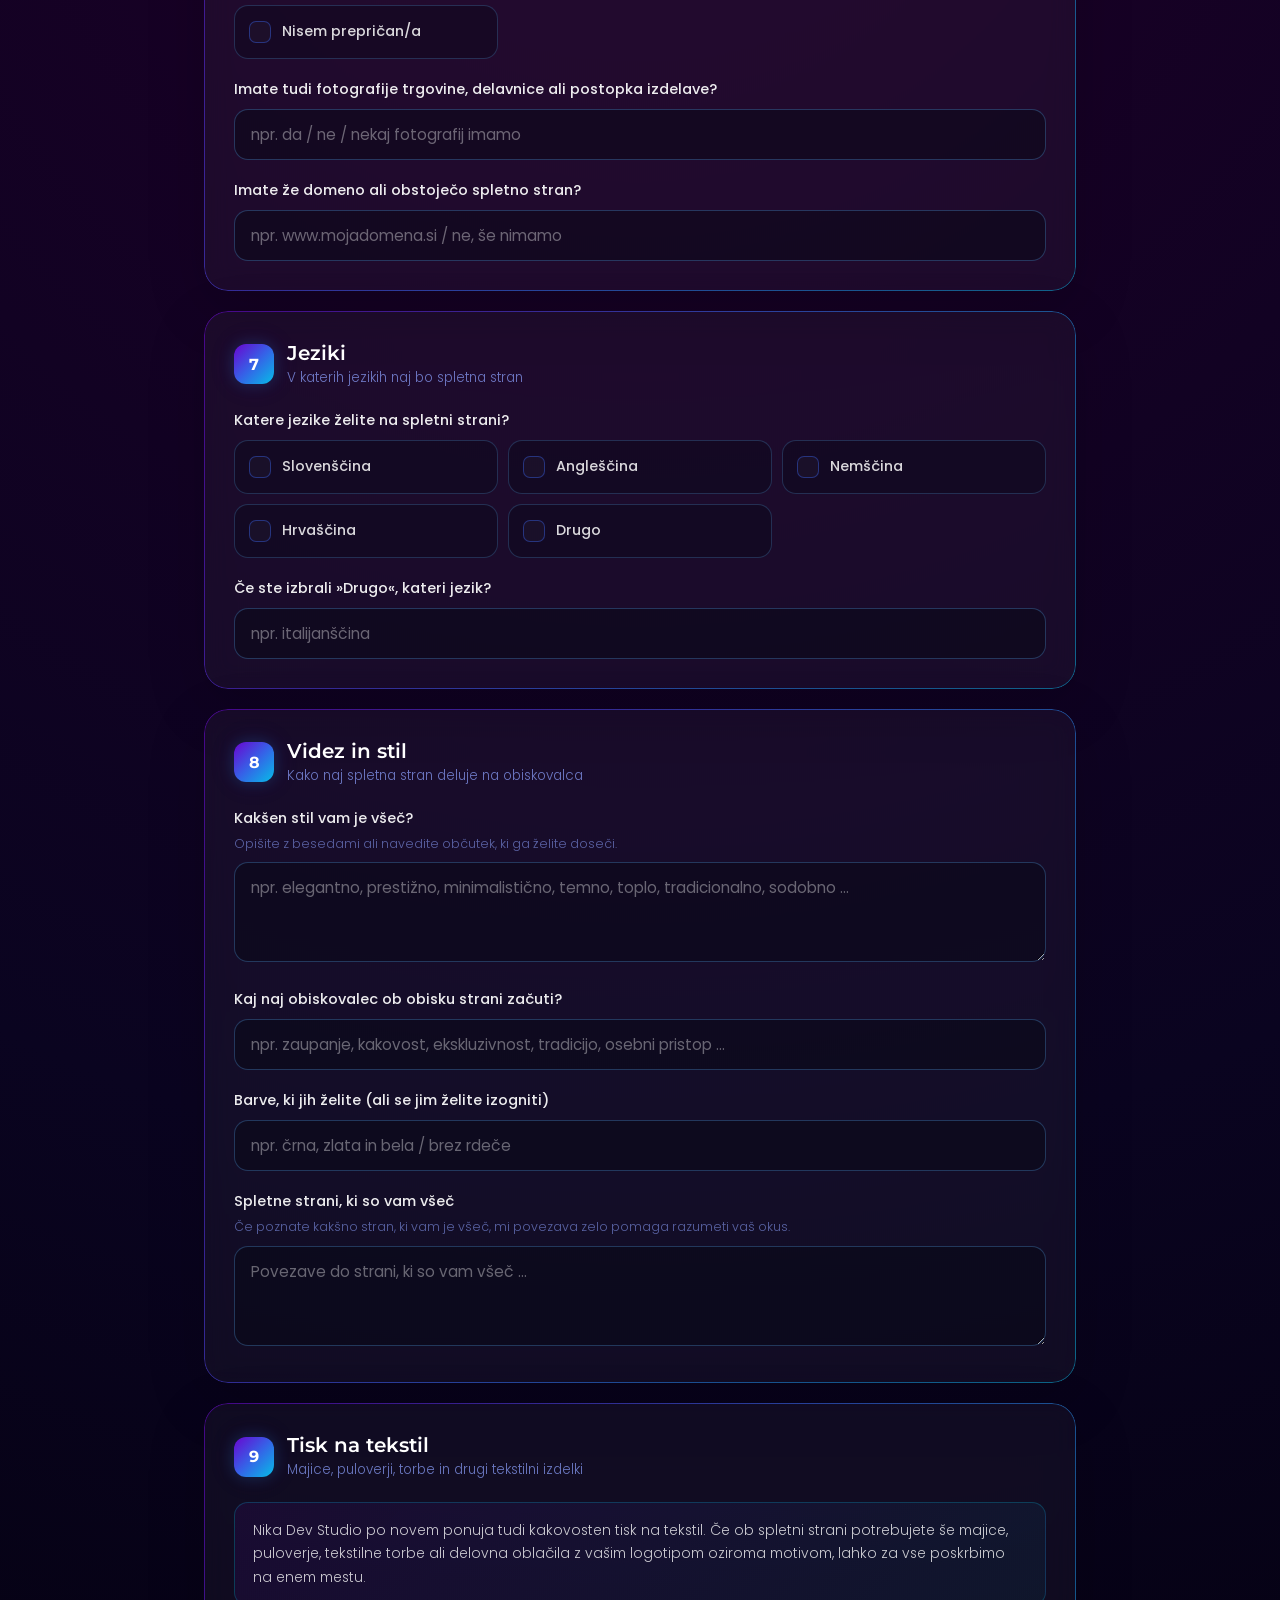
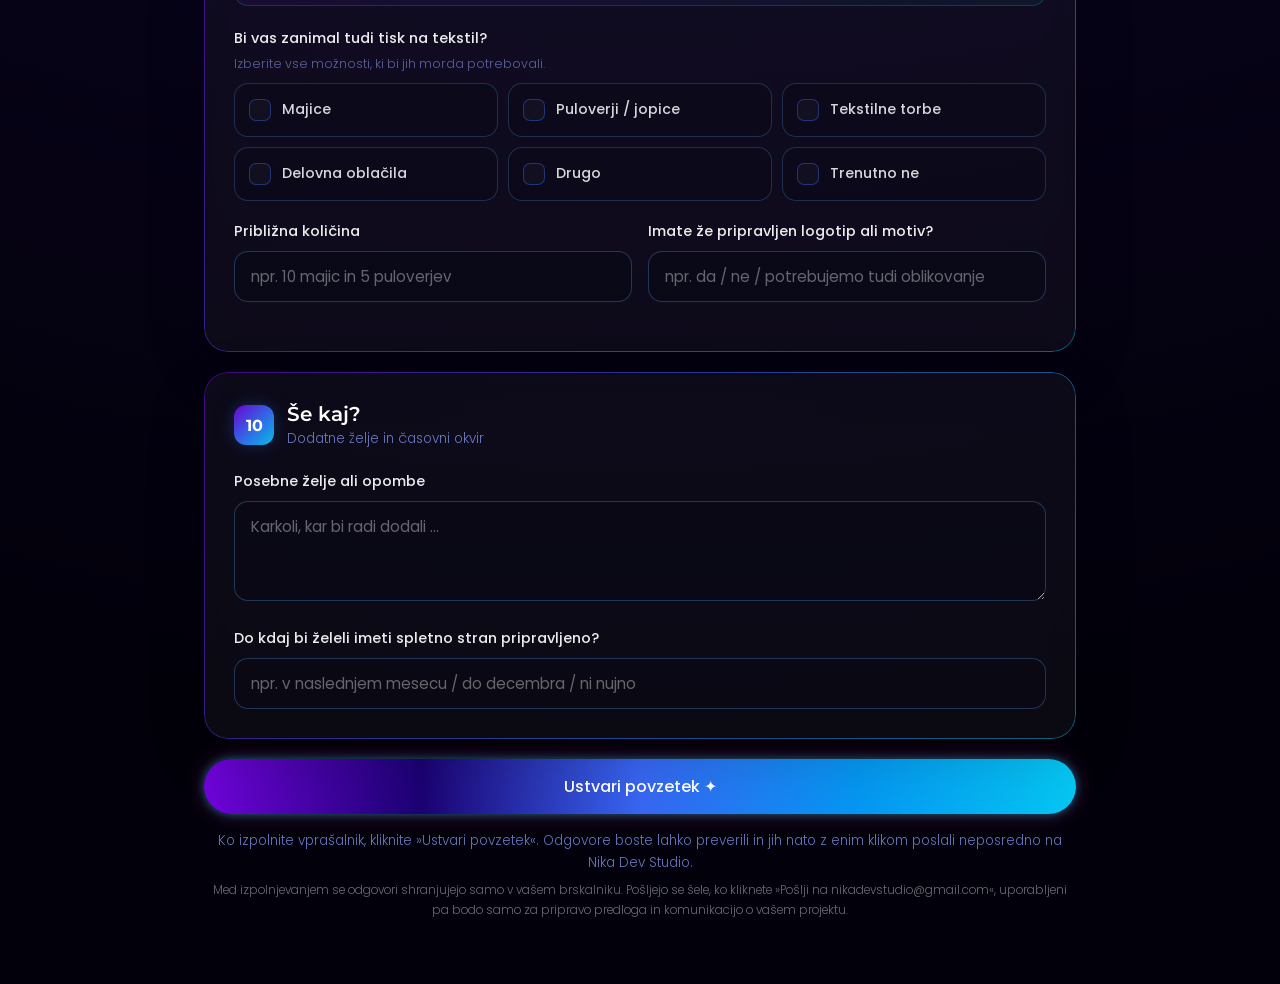
==== commit 60cca8fc: "Add files via upload" ====
--- a/vprasalnik/index.html
+++ b/vprasalnik/index.html
@@ -13,7 +13,7 @@
     rel="stylesheet"
   />
 
-  <link rel="stylesheet" href="styles.css" />
+  <link rel="stylesheet" href="styles.css?v=3" />
 </head>
 <body>
   <div class="page-shell">
@@ -363,14 +363,14 @@
       </section>
 
       <div class="btn-row">
-        <button type="button" class="btn" id="sendBtn">Ustvari in pošlji povzetek ✦</button>
+        <button type="button" class="btn" id="generateBtn">Ustvari povzetek ✦</button>
       </div>
 
       <p class="intro-note">
-        Ko izpolnite vprašalnik, kliknite »Ustvari in pošlji povzetek«. Odgovori bodo poslani neposredno na e-poštni naslov Nika Dev Studio.
+        Ko izpolnite vprašalnik, kliknite »Ustvari povzetek«. Odgovore boste lahko preverili in jih nato z enim klikom poslali neposredno na Nika Dev Studio.
       </p>
       <p class="privacy-note">
-        Med izpolnjevanjem se odgovori shranjujejo samo v vašem brskalniku. Pošljejo se šele, ko kliknete gumb za pošiljanje,
+        Med izpolnjevanjem se odgovori shranjujejo samo v vašem brskalniku. Pošljejo se šele, ko kliknete »Pošlji na nikadevstudio@gmail.com«,
         uporabljeni pa bodo samo za pripravo predloga in komunikacijo o vašem projektu.
       </p>
     </form>
@@ -390,8 +390,7 @@
         <div class="result-box" id="resultBox"></div>
 
         <div class="btn-row result-actions">
-          <button type="button" class="btn" id="copyBtn">Kopiraj besedilo</button>
-          <button type="button" class="btn btn-ghost" id="emailBtn">Rezervno: odpri e-pošto</button>
+          <button type="button" class="btn" id="directSendBtn">Pošlji na nikadevstudio@gmail.com ✦</button>
         </div>
       </div>
     </section>
@@ -399,6 +398,6 @@
 
   <div class="toast" id="toast" role="status">Besedilo kopirano! ✦</div>
 
-  <script src="script.js"></script>
+  <script src="script.js?v=2"></script>
 </body>
 </html>
--- a/vprasalnik/styles.css
+++ b/vprasalnik/styles.css
@@ -502,13 +502,98 @@
 }
 
 @media (max-width: 720px) {
+  :root {
+    --purple: #7864a6;
+    --blue: #55709d;
+    --cyan: #5f8f99;
+    --soft-blue: rgba(156, 166, 199, 0.58);
+    --line: rgba(104, 139, 166, 0.22);
+    --field-bg: rgba(10, 12, 22, 0.72);
+    --panel-bg: rgba(12, 13, 23, 0.68);
+  }
+
+  body {
+    background: radial-gradient(circle at 42% 18%, #151426 0%, #0a0b15 48%, #05060b 100%);
+  }
+
+  body::before {
+    background:
+      radial-gradient(circle at 12% 18%, rgba(91, 111, 151, 0.09), transparent 24%),
+      radial-gradient(circle at 88% 42%, rgba(119, 92, 148, 0.08), transparent 28%),
+      radial-gradient(circle at 45% 82%, rgba(86, 135, 143, 0.05), transparent 25%);
+  }
+
+  body::after {
+    opacity: 0.22;
+  }
+
   .page-shell {
     padding: 30px 16px 50px;
+  }
+
+  .eyebrow {
+    color: rgba(158, 166, 200, 0.7);
+  }
+
+  .header h1 {
+    background: linear-gradient(90deg, #d8caff 0%, #a9c5ff 52%, #96e7ef 100%);
+    -webkit-background-clip: text;
+    background-clip: text;
+    -webkit-text-fill-color: transparent;
+    text-shadow: 0 0 22px rgba(132, 164, 230, 0.12);
+  }
+
+  .progress-fill {
+    background: linear-gradient(90deg, #725c9c, #526b94, #5d858c);
+  }
+
+  .progress-txt,
+  .sec-desc,
+  .hint,
+  .intro-note {
+    color: rgba(151, 160, 194, 0.62);
   }
 
   .glass {
     padding: 24px 18px;
     border-radius: 20px;
+    background: rgba(10, 11, 19, 0.72);
+    box-shadow: 0 14px 38px rgba(0, 0, 0, 0.18);
+  }
+
+  .glass::before {
+    background: linear-gradient(
+      120deg,
+      rgba(116, 91, 153, 0.32),
+      rgba(77, 104, 149, 0.34),
+      rgba(77, 127, 135, 0.28)
+    );
+  }
+
+  .sec-num {
+    background: linear-gradient(135deg, #8e62e8, #4d89df, #27b8ca);
+    box-shadow: 0 0 16px rgba(87, 145, 205, 0.24);
+    border: 1px solid rgba(190, 220, 255, 0.18);
+  }
+
+  .check-item:hover,
+  .check-item.on {
+    border-color: rgba(105, 145, 159, 0.4);
+    background: rgba(75, 100, 145, 0.08);
+  }
+
+  .check-item.on .check-box {
+    background: linear-gradient(135deg, #705997, #4f6b96, #527f87);
+    box-shadow: none;
+  }
+
+  .btn {
+    background: linear-gradient(90deg, #69508f 0%, #485f8a 52%, #4f7e86 100%);
+    box-shadow: 0 0 12px rgba(88, 132, 149, 0.24);
+  }
+
+  .btn:hover {
+    box-shadow: 0 0 16px rgba(88, 132, 149, 0.32);
   }
 
   .field-grid.two-col,
@@ -521,4 +606,9 @@
     width: 100%;
     flex: 1 1 100%;
   }
-}
+
+  #directSendBtn {
+    padding-inline: 14px;
+    font-size: 0.88rem;
+  }
+}
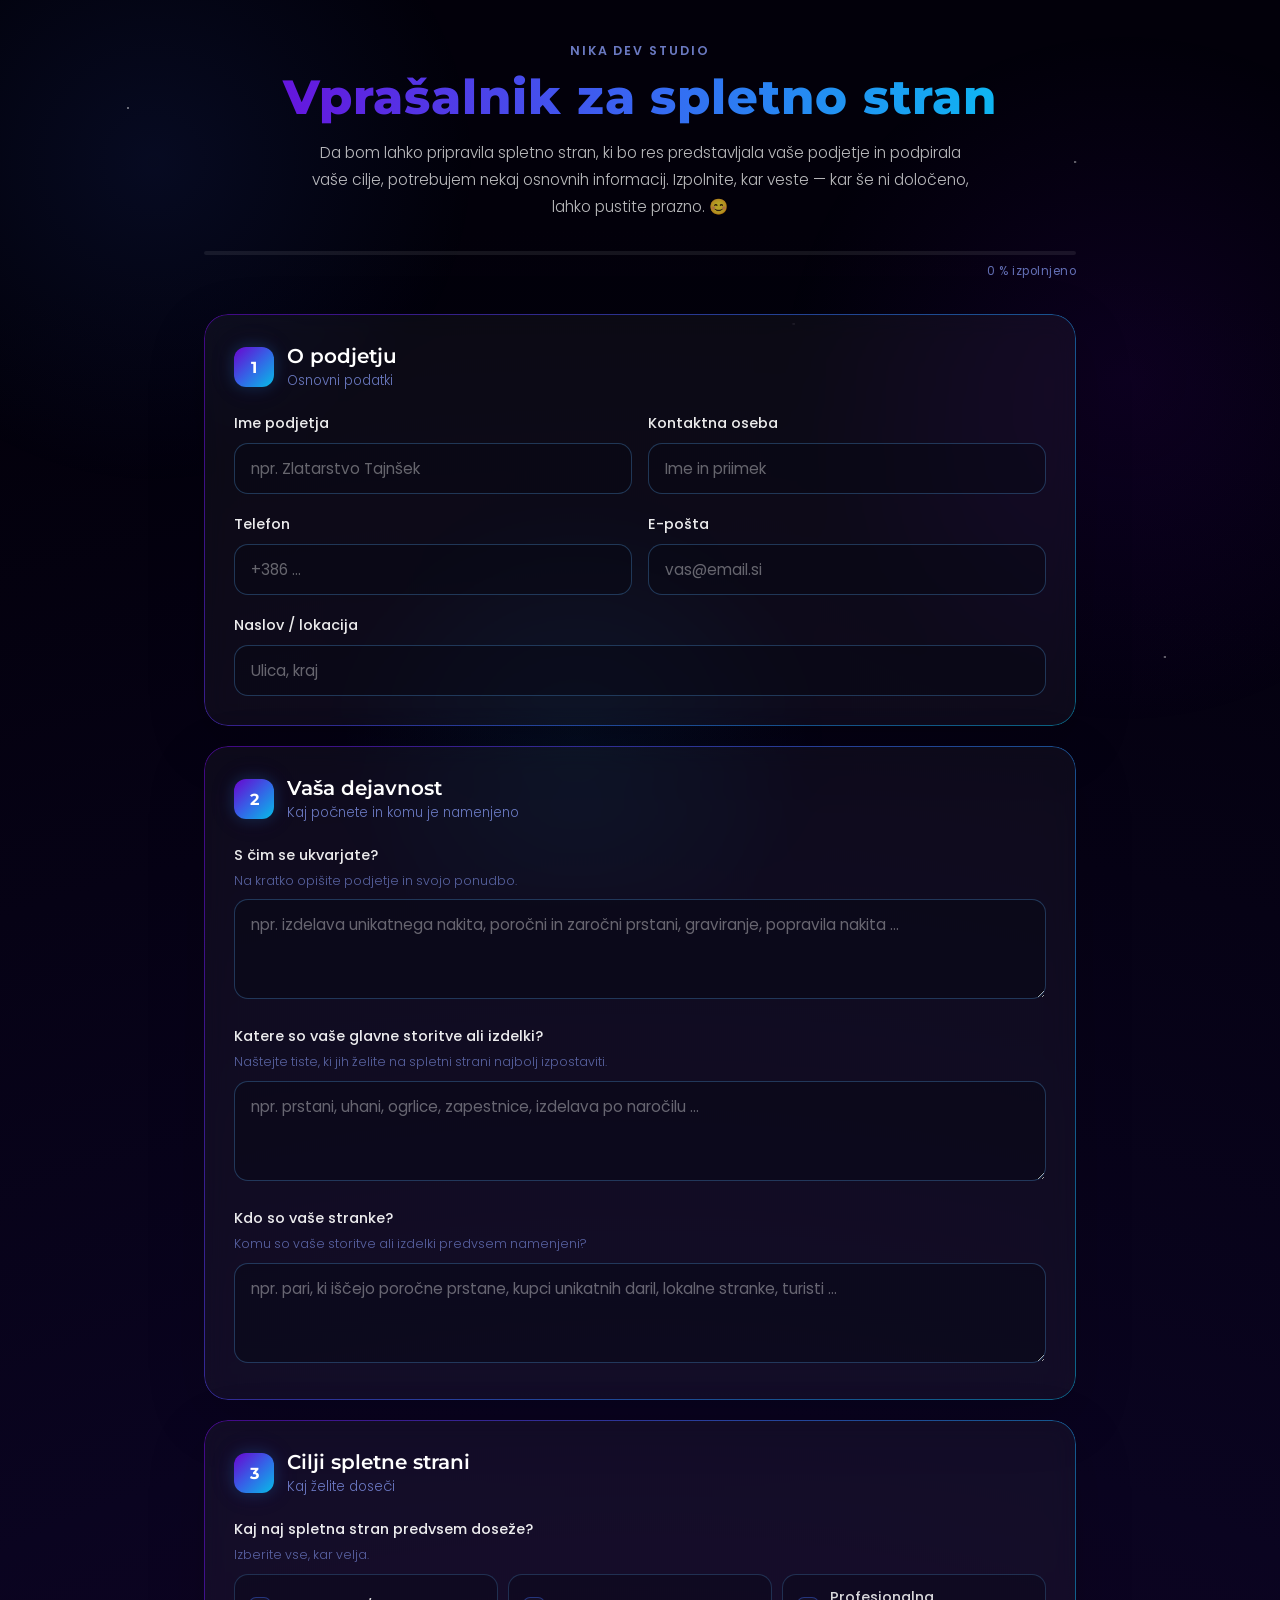
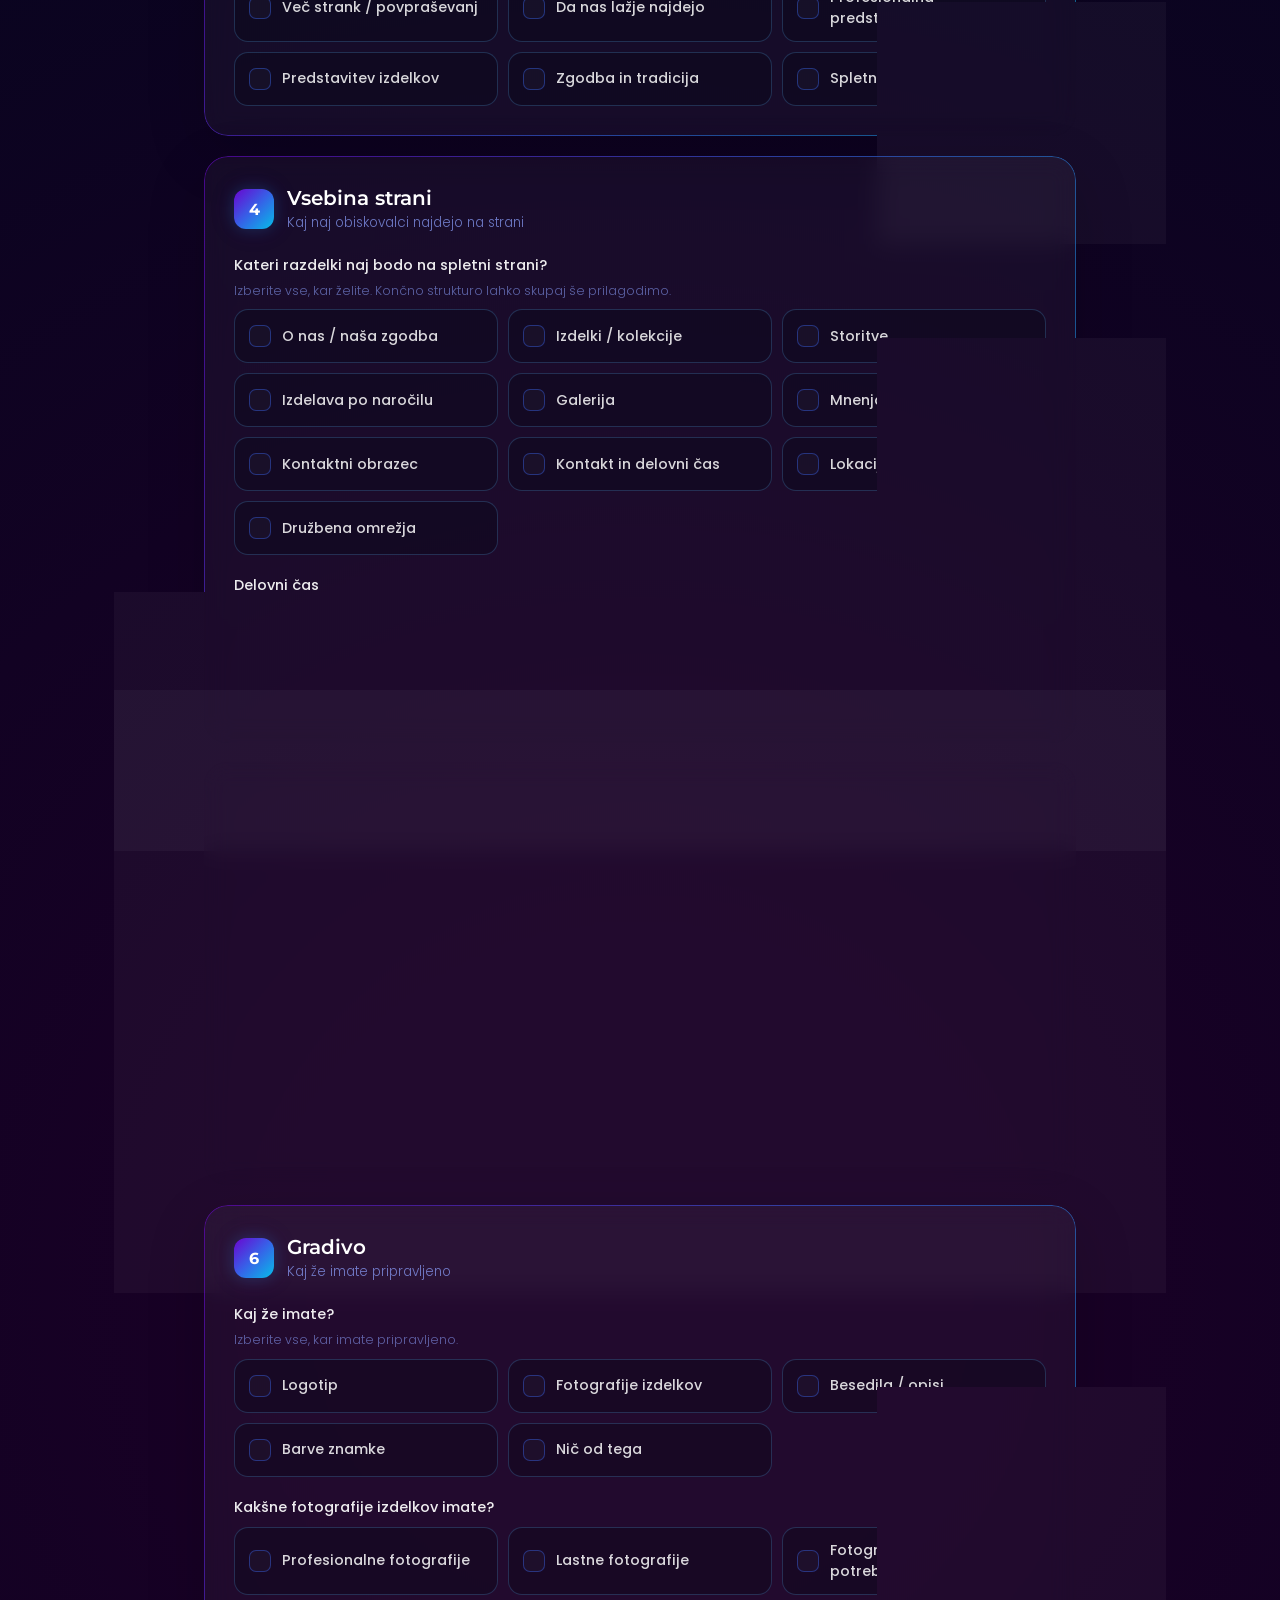
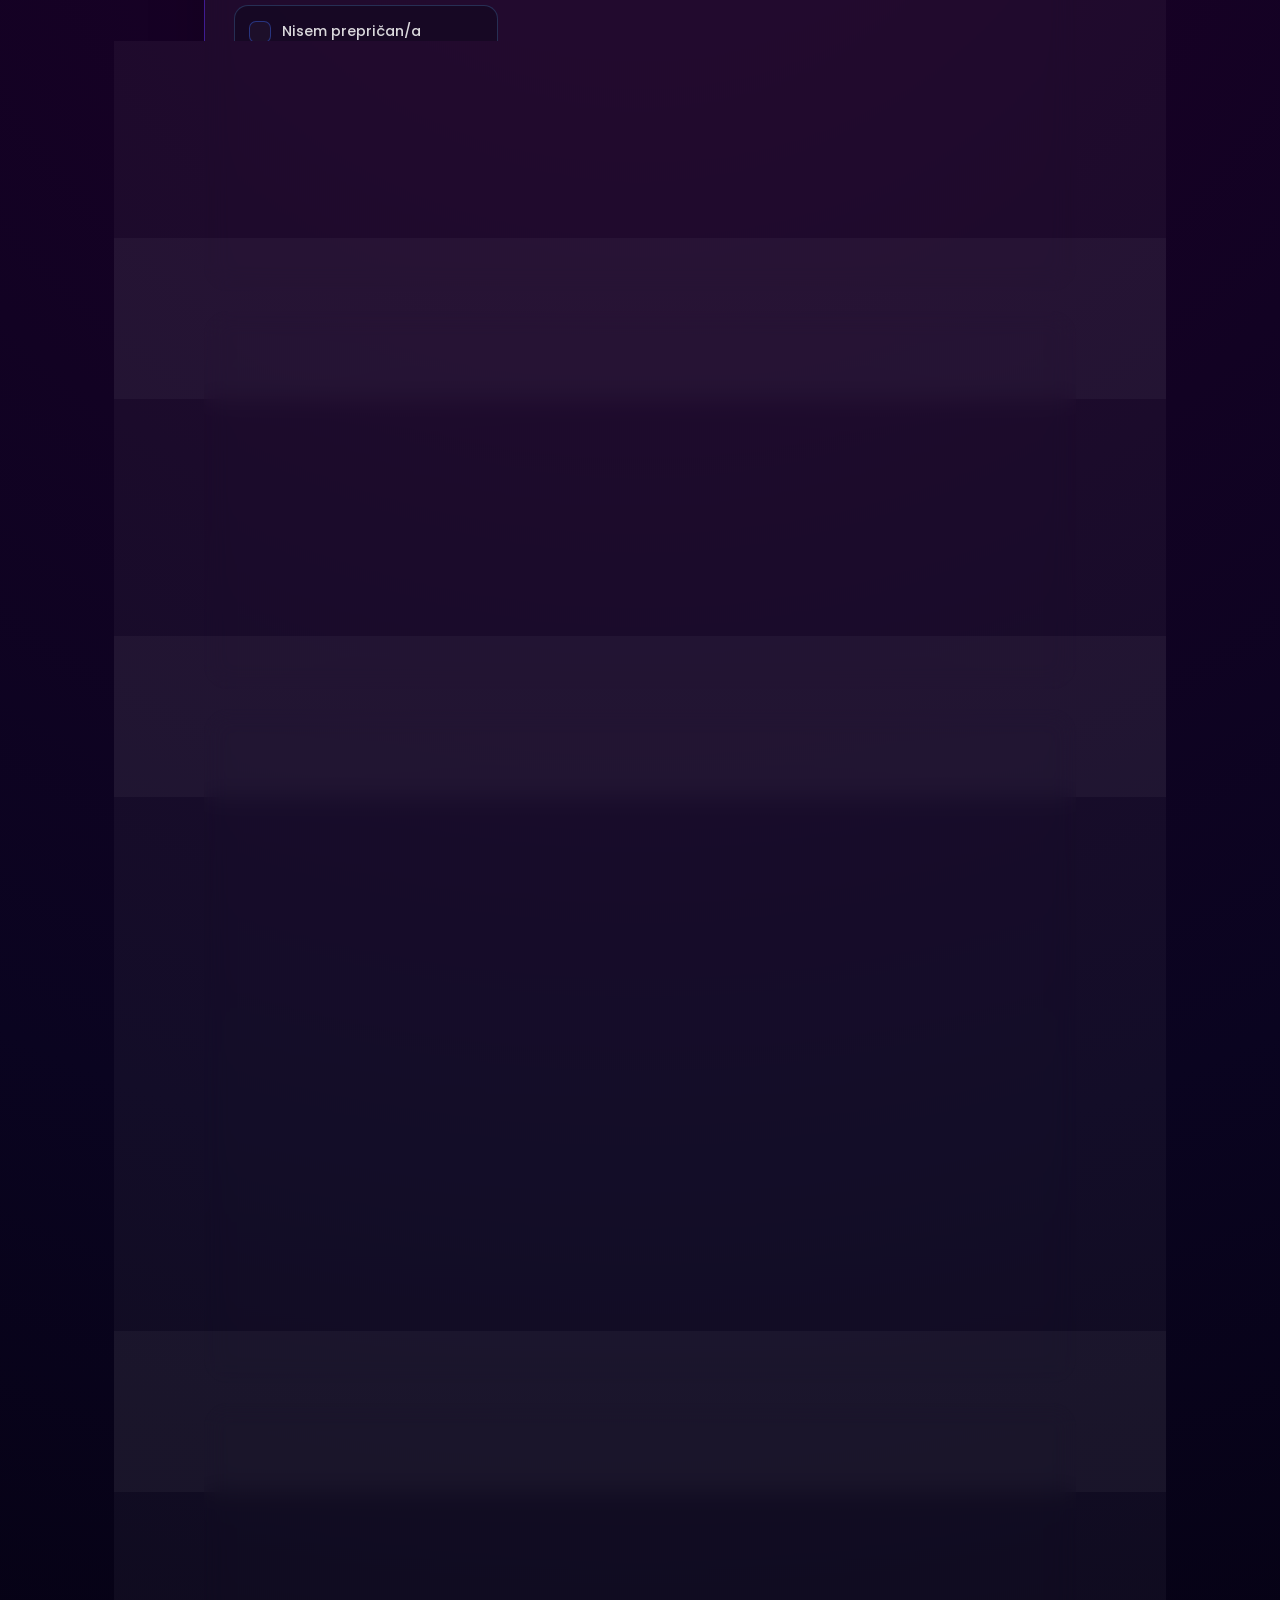
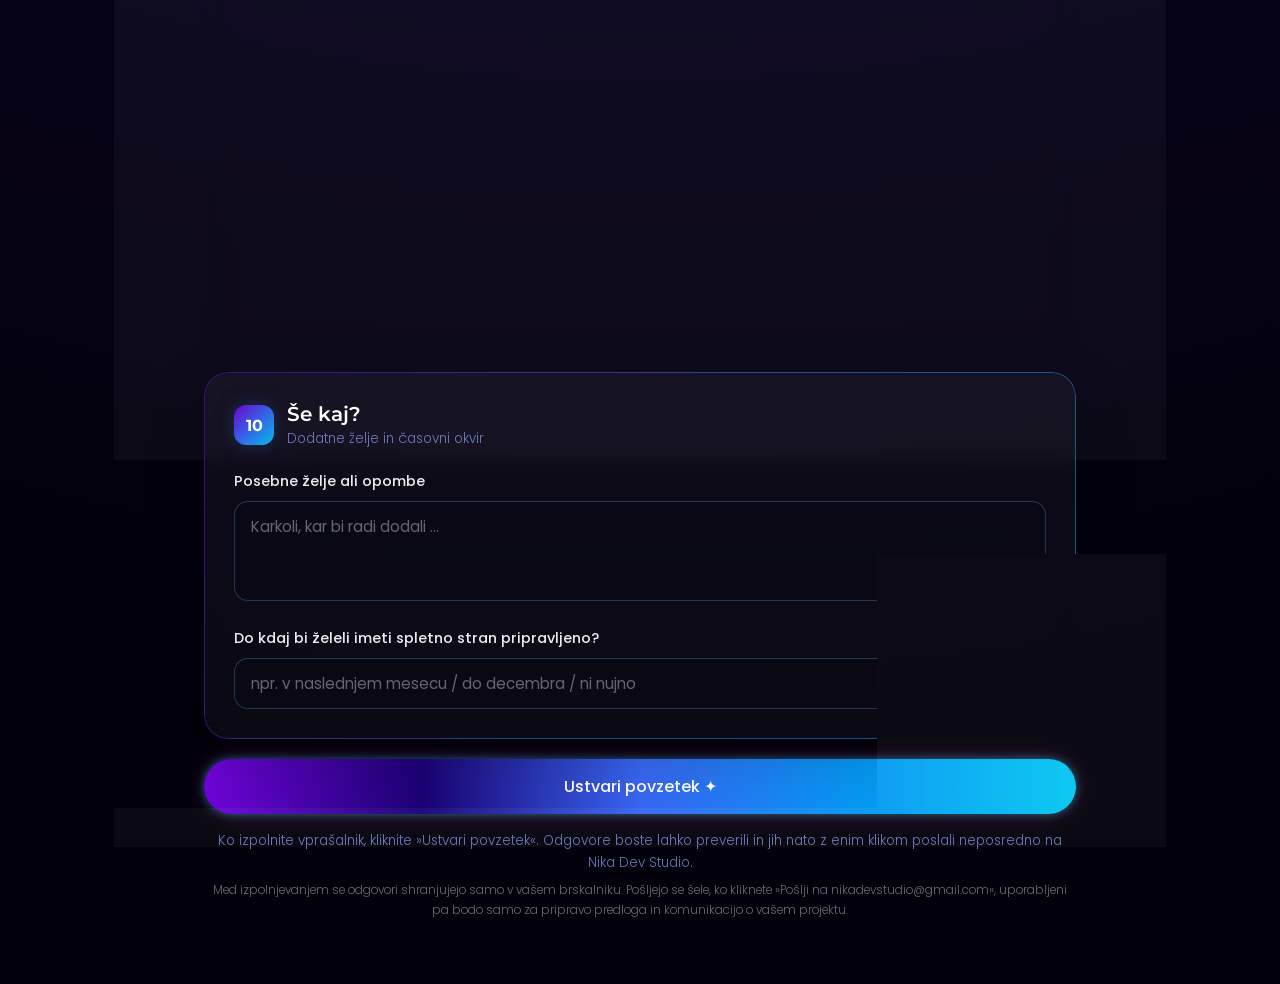
==== commit 8549349d: "Add files via upload" ====
--- a/vprasalnik/index.html
+++ b/vprasalnik/index.html
@@ -13,7 +13,7 @@
     rel="stylesheet"
   />
 
-  <link rel="stylesheet" href="styles.css?v=3" />
+  <link rel="stylesheet" href="styles.css?v=4" />
 </head>
 <body>
   <div class="page-shell">
--- a/vprasalnik/styles.css
+++ b/vprasalnik/styles.css
@@ -536,11 +536,12 @@
   }
 
   .header h1 {
-    background: linear-gradient(90deg, #d8caff 0%, #a9c5ff 52%, #96e7ef 100%);
+    background: #0090f7;
+    background: linear-gradient(90deg, rgba(0, 144, 247, 1) 0%, rgba(9, 87, 121, 1) 40%, rgba(0, 212, 255, 1) 100%);
     -webkit-background-clip: text;
     background-clip: text;
     -webkit-text-fill-color: transparent;
-    text-shadow: 0 0 22px rgba(132, 164, 230, 0.12);
+    filter: brightness(1.35) drop-shadow(0 0 10px rgba(0, 174, 255, 0.18));
   }
 
   .progress-fill {
@@ -571,9 +572,10 @@
   }
 
   .sec-num {
-    background: linear-gradient(135deg, #8e62e8, #4d89df, #27b8ca);
-    box-shadow: 0 0 16px rgba(87, 145, 205, 0.24);
-    border: 1px solid rgba(190, 220, 255, 0.18);
+    background: #0090f7;
+    background: linear-gradient(90deg, rgba(0, 144, 247, 1) 0%, rgba(9, 87, 121, 1) 40%, rgba(0, 212, 255, 1) 100%);
+    box-shadow: 0 0 18px rgba(0, 174, 255, 0.34);
+    border: 1px solid rgba(159, 230, 255, 0.26);
   }
 
   .check-item:hover,
